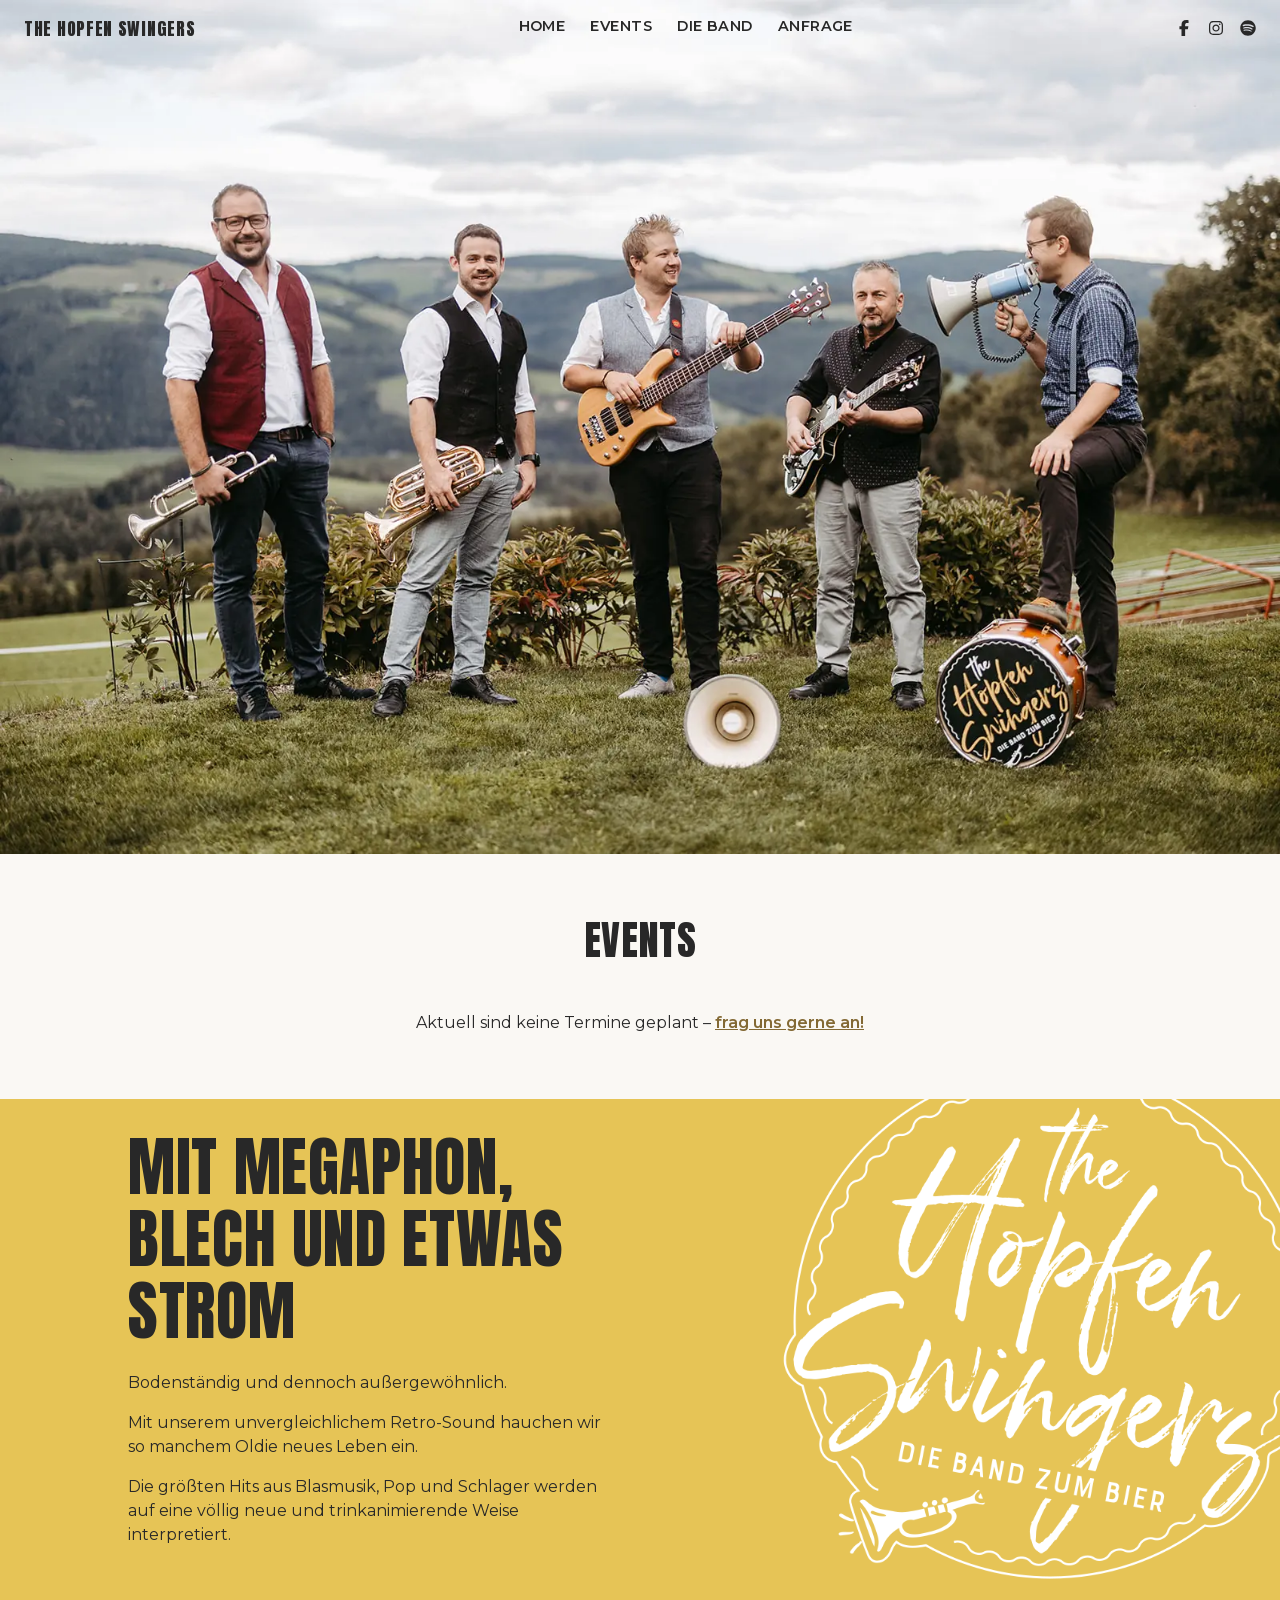
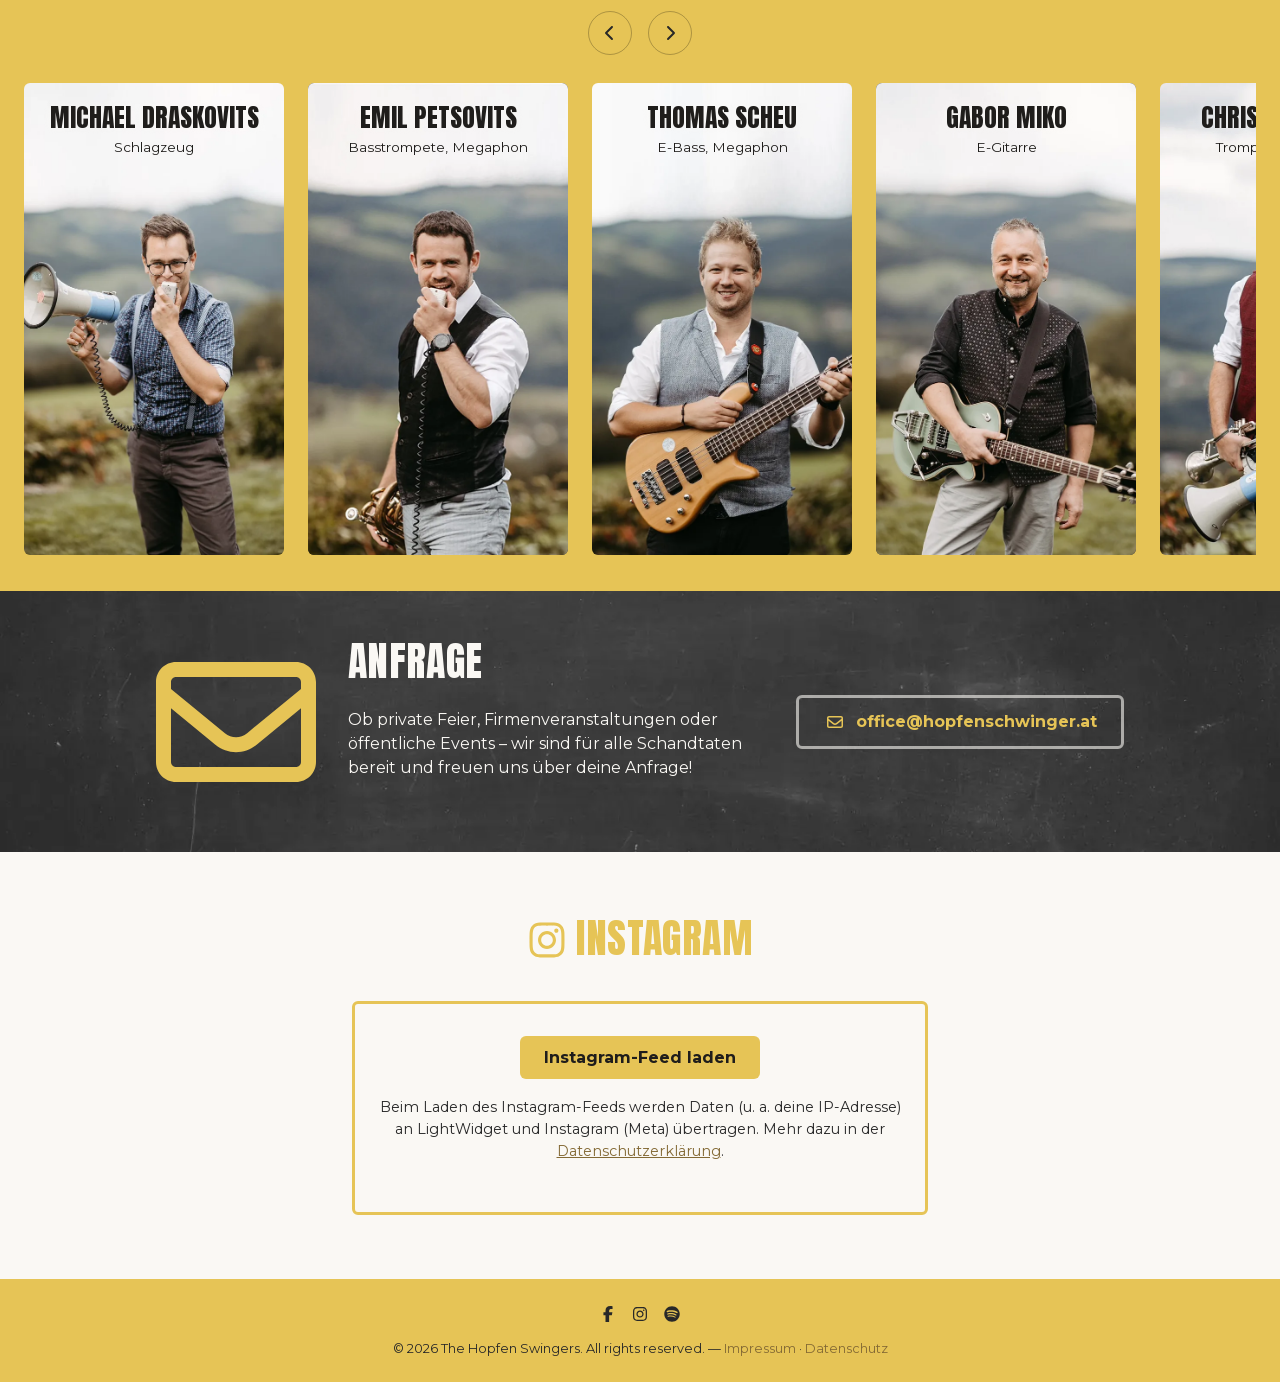
==== index.html @ 805b8308 "Merge branch 'hopfenswingers:main' into main" ====
<!DOCTYPE html>
<html lang="de">

<!--
Derived from Bulma Personal Template by Muhammad Ubaid Raza: https://mubaidr.js.org
Original at: https://github.com/BulmaTemplates/bulma-templates/blob/master/templates/personal.html
The source code is MIT-licensed: http://opensource.org/licenses/mit-license.php

Copyright (c) 2025 Muhammad Ubaid Raza

Permission is hereby granted, free of charge, to any person obtaining a copy of this software and associated documentation files (the "Software"), to deal in the Software without restriction, including without limitation the rights to use, copy, modify, merge, publish, distribute, sublicense, and/or sell copies of the Software, and to permit persons to whom the Software is furnished to do so, subject to the following conditions:

The above copyright notice and this permission notice shall be included in all copies or substantial portions of the Software.

THE SOFTWARE IS PROVIDED "AS IS", WITHOUT WARRANTY OF ANY KIND, EXPRESS OR IMPLIED, INCLUDING BUT NOT LIMITED TO THE WARRANTIES OF MERCHANTABILITY, FITNESS FOR A PARTICULAR PURPOSE AND NONINFRINGEMENT. IN NO EVENT SHALL THE AUTHORS OR COPYRIGHT HOLDERS BE LIABLE FOR ANY CLAIM, DAMAGES OR OTHER LIABILITY, WHETHER IN AN ACTION OF CONTRACT, TORT OR OTHERWISE, ARISING FROM, OUT OF OR IN CONNECTION WITH THE SOFTWARE OR THE USE OR OTHER DEALINGS IN THE SOFTWARE.
-->
<head>
  <meta charset="UTF-8">
  <meta name="viewport" content="width=device-width, initial-scale=1.0">
  <title>The Hopfen Swingers – Die Band zum Bier | Live-Band buchen</title>
  <meta name="description" content="Mit Megaphon, Blech und etwas Strom: The Hopfen Swingers bringen Blasmusik, Pop und Schlager im Retro-Sound auf Feiern und Events. Jetzt anfragen!">
  <link rel="canonical" href="https://hopfenschwinger.at/">
  <meta name="theme-color" content="#e6c456">

  <!-- Open Graph / Social-Media-Vorschau (WhatsApp, Facebook, iMessage, ...) -->
  <meta property="og:type" content="website">
  <meta property="og:site_name" content="The Hopfen Swingers">
  <meta property="og:locale" content="de_AT">
  <meta property="og:title" content="The Hopfen Swingers – Die Band zum Bier">
  <meta property="og:description" content="Mit Megaphon, Blech und etwas Strom: The Hopfen Swingers bringen Blasmusik, Pop und Schlager im Retro-Sound auf Feiern und Events. Jetzt anfragen!">
  <meta property="og:url" content="https://hopfenschwinger.at/">
  <meta property="og:image" content="https://hopfenschwinger.at/img/og-image.jpg">
  <meta property="og:image:type" content="image/jpeg">
  <meta property="og:image:width" content="1200">
  <meta property="og:image:height" content="630">
  <meta property="og:image:alt" content="The Hopfen Swingers – Gruppenfoto der Band">
  <meta name="twitter:card" content="summary_large_image">
  <meta name="twitter:image" content="https://hopfenschwinger.at/img/og-image.jpg">
  <meta name="twitter:image:alt" content="The Hopfen Swingers – Gruppenfoto der Band">

  <!-- Favicons -->
  <link rel="icon" href="./img/favicon.svg" type="image/svg+xml">
  <link rel="icon" href="./favicon.ico" sizes="48x48">
  <link rel="apple-touch-icon" href="./img/apple-touch-icon.png">

  <!-- Schriften liegen lokal unter /webfonts (kein Google-Aufruf) -->
  <link rel="preload" href="./webfonts/anton/Anton-Regular.woff2" as="font" type="font/woff2" crossorigin>
  <link rel="stylesheet" type="text/css" href="./css/bulma-1.0.4.css" />
  <link rel="stylesheet" type="text/css" href="./css/hopfen.css">

  <!-- Strukturierte Daten für Suchmaschinen -->
  <script type="application/ld+json">
  {
    "@context": "https://schema.org",
    "@type": "MusicGroup",
    "name": "The Hopfen Swingers",
    "alternateName": "Hopfenswingers",
    "slogan": "Die Band zum Bier",
    "url": "https://hopfenschwinger.at/",
    "description": "Blasmusik, Pop und Schlager im Retro-Sound – mit Megaphon, Blech und etwas Strom.",
    "sameAs": [
      "https://www.facebook.com/hopfenswingers",
      "https://www.instagram.com/hopfenswingers/",
      "https://open.spotify.com/intl-de/artist/105icnumTkyOhMHhoelHRZ"
    ]
  }
  </script>
</head>

<body>

  <!-- Icons: Font Awesome Free 6.7.2 (CC BY 4.0) – https://fontawesome.com/license/free -->
  <svg class="hopfen-icon-sprite" xmlns="http://www.w3.org/2000/svg" aria-hidden="true" focusable="false">
    <symbol id="icon-facebook" viewBox="0 0 320 512"><path d="M80 299.3V512H196V299.3h86.5l18-97.8H196V166.9c0-51.7 20.3-71.5 72.7-71.5c16.3 0 29.4 .4 37 1.2V7.9C291.4 4 256.4 0 236.2 0C129.3 0 80 50.5 80 159.4v42.1H14v97.8H80z"/></symbol>
    <symbol id="icon-instagram" viewBox="0 0 448 512"><path d="M224.1 141c-63.6 0-114.9 51.3-114.9 114.9s51.3 114.9 114.9 114.9S339 319.5 339 255.9 287.7 141 224.1 141zm0 189.6c-41.1 0-74.7-33.5-74.7-74.7s33.5-74.7 74.7-74.7 74.7 33.5 74.7 74.7-33.6 74.7-74.7 74.7zm146.4-194.3c0 14.9-12 26.8-26.8 26.8-14.9 0-26.8-12-26.8-26.8s12-26.8 26.8-26.8 26.8 12 26.8 26.8zm76.1 27.2c-1.7-35.9-9.9-67.7-36.2-93.9-26.2-26.2-58-34.4-93.9-36.2-37-2.1-147.9-2.1-184.9 0-35.8 1.7-67.6 9.9-93.9 36.1s-34.4 58-36.2 93.9c-2.1 37-2.1 147.9 0 184.9 1.7 35.9 9.9 67.7 36.2 93.9s58 34.4 93.9 36.2c37 2.1 147.9 2.1 184.9 0 35.9-1.7 67.7-9.9 93.9-36.2 26.2-26.2 34.4-58 36.2-93.9 2.1-37 2.1-147.8 0-184.8zM398.8 388c-7.8 19.6-22.9 34.7-42.6 42.6-29.5 11.7-99.5 9-132.1 9s-102.7 2.6-132.1-9c-19.6-7.8-34.7-22.9-42.6-42.6-11.7-29.5-9-99.5-9-132.1s-2.6-102.7 9-132.1c7.8-19.6 22.9-34.7 42.6-42.6 29.5-11.7 99.5-9 132.1-9s102.7-2.6 132.1 9c19.6 7.8 34.7 22.9 42.6 42.6 11.7 29.5 9 99.5 9 132.1s2.7 102.7-9 132.1z"/></symbol>
    <symbol id="icon-spotify" viewBox="0 0 496 512"><path d="M248 8C111.1 8 0 119.1 0 256s111.1 248 248 248 248-111.1 248-248S384.9 8 248 8zm100.7 364.9c-4.2 0-6.8-1.3-10.7-3.6-62.4-37.6-135-39.2-206.7-24.5-3.9 1-9 2.6-11.9 2.6-9.7 0-15.8-7.7-15.8-15.8 0-10.3 6.1-15.2 13.6-16.8 81.9-18.1 165.6-16.5 237 26.2 6.1 3.9 9.7 7.4 9.7 16.5s-7.1 15.4-15.2 15.4zm26.9-65.6c-5.2 0-8.7-2.3-12.3-4.2-62.5-37-155.7-51.9-238.6-29.4-4.8 1.3-7.4 2.6-11.9 2.6-10.7 0-19.4-8.7-19.4-19.4s5.2-17.8 15.5-20.7c27.8-7.8 56.2-13.6 97.8-13.6 64.9 0 127.6 16.1 177 45.5 8.1 4.8 11.3 11 11.3 19.7-.1 10.8-8.5 19.5-19.4 19.5zm31-76.2c-5.2 0-8.4-1.3-12.9-3.9-71.2-42.5-198.5-52.7-280.9-29.7-3.6 1-8.1 2.6-12.9 2.6-13.2 0-23.3-10.3-23.3-23.6 0-13.6 8.4-21.3 17.4-23.9 35.2-10.3 74.6-15.2 117.5-15.2 73 0 149.5 15.2 205.4 47.8 7.8 4.5 12.9 10.7 12.9 22.6 0 13.6-11 23.3-23.2 23.3z"/></symbol>
    <symbol id="icon-chevron-left" viewBox="0 0 320 512"><path d="M9.4 233.4c-12.5 12.5-12.5 32.8 0 45.3l192 192c12.5 12.5 32.8 12.5 45.3 0s12.5-32.8 0-45.3L77.3 256 246.6 86.6c12.5-12.5 12.5-32.8 0-45.3s-32.8-12.5-45.3 0l-192 192z"/></symbol>
    <symbol id="icon-chevron-right" viewBox="0 0 320 512"><path d="M310.6 233.4c12.5 12.5 12.5 32.8 0 45.3l-192 192c-12.5 12.5-32.8 12.5-45.3 0s-12.5-32.8 0-45.3L242.7 256 73.4 86.6c-12.5-12.5-12.5-32.8 0-45.3s32.8-12.5 45.3 0l192 192z"/></symbol>
    <symbol id="icon-envelope" viewBox="0 0 512 512"><path d="M64 112c-8.8 0-16 7.2-16 16l0 22.1L220.5 291.7c20.7 17 50.4 17 71.1 0L464 150.1l0-22.1c0-8.8-7.2-16-16-16L64 112zM48 212.2L48 384c0 8.8 7.2 16 16 16l384 0c8.8 0 16-7.2 16-16l0-171.8L322 328.8c-38.4 31.5-93.7 31.5-132 0L48 212.2zM0 128C0 92.7 28.7 64 64 64l384 0c35.3 0 64 28.7 64 64l0 256c0 35.3-28.7 64-64 64L64 448c-35.3 0-64-28.7-64-64L0 128z"/></symbol>
  </svg>

  <!-- Navigation -->
  <nav class="hopfen-nav" aria-label="Hauptnavigation">
    <a class="hopfen-nav-brand" href="#home">The Hopfen Swingers</a>

    <button class="hopfen-nav-burger" data-nav-burger aria-label="Menü öffnen" aria-expanded="false">
      <span></span><span></span><span></span>
    </button>

    <div class="hopfen-nav-links" data-nav-links>
      <a href="#home">Home</a>
      <a href="#events">Events</a>
      <a href="#ueber-uns">Die Band</a>
      <a href="#kontakt">Anfrage</a>
    </div>

    <div class="hopfen-nav-social">
      <a href="https://www.facebook.com/hopfenswingers" target="_blank" rel="noopener" aria-label="Facebook">
        <svg class="hopfen-icon" aria-hidden="true" focusable="false"><use href="#icon-facebook"/></svg>
      </a>
      <a href="https://www.instagram.com/hopfenswingers/" target="_blank" rel="noopener" aria-label="Instagram">
        <svg class="hopfen-icon" aria-hidden="true" focusable="false"><use href="#icon-instagram"/></svg>
      </a>
      <a href="https://open.spotify.com/intl-de/artist/105icnumTkyOhMHhoelHRZ?si=646ffadbe16d4e39" target="_blank" rel="noopener" aria-label="Spotify">
        <svg class="hopfen-icon" aria-hidden="true" focusable="false"><use href="#icon-spotify"/></svg>
      </a>
    </div>
  </nav>

  <!-- Hero: Gruppenfoto -->
  <section id="home" class="hopfen-hero">
    <h1 class="hopfen-visually-hidden">The Hopfen Swingers – Die Band zum Bier</h1>
    <div class="photo-placeholder">
      <picture>
        <source type="image/webp"
                srcset="./img/hero-800.webp 800w, ./img/hero-1200.webp 1200w, ./img/hero-1600.webp 1600w"
                sizes="100vw">
        <img src="./img/hero-1200.jpg"
             srcset="./img/hero-800.jpg 800w, ./img/hero-1200.jpg 1200w, ./img/hero-1600.jpg 1600w"
             sizes="100vw"
             alt="Gruppenfoto der fünf Musiker von The Hopfen Swingers mit ihren Instrumenten"
             width="1600" height="1067" fetchpriority="high" decoding="async">
      </picture>
    </div>
  </section>

  <!-- Events -->
  <section id="events" class="section hopfen-events">
    <div data-carousel>
      <div class="hopfen-carousel-header">
        <button class="hopfen-carousel-arrow" data-carousel-prev aria-label="Vorherige Events">
          <svg class="hopfen-icon" aria-hidden="true" focusable="false"><use href="#icon-chevron-left"/></svg>
        </button>

        <h2 class="title is-2">Events</h2>

        <button class="hopfen-carousel-arrow" data-carousel-next aria-label="Weitere Events">
          <svg class="hopfen-icon" aria-hidden="true" focusable="false"><use href="#icon-chevron-right"/></svg>
        </button>
      </div>

      <div class="hopfen-carousel-track" data-carousel-track
           tabindex="0" role="region" aria-label="Events – mit den Pfeiltasten scrollbar">
        <div class="event-card" data-date="2026-10-17">
          <div class="event-date">Sa,<br>17.10.2026</div>
          <div class="event-title">Herbstrot</div>
          <div class="event-location">Weingut Lang, Neckenmarkt</div>
        </div>
        <div class="event-card" data-date="2026-10-25">
          <div class="event-date">So,<br>25.10.2026</div>
          <div class="event-title">Sautanz</div>
          <div class="event-location">Weingut Pneisl, Deutschkreutz</div>
        </div>
         <div class="event-card" data-date="2026-10-26">
          <div class="event-date">Mo,<br>26.10.2026</div>
          <div class="event-title">Familienwandertag</div>
          <div class="event-location">Illmitz</div>
        </div>
      </div>
      <p class="hopfen-events-empty">Aktuell sind keine Termine geplant – <a href="#kontakt">frag uns gerne an!</a></p>
    </div>
  </section>

  <!-- Was spielen wir -->
  <section id="ueber-uns" class="section is-hopfen-yellow">
    <div class="columns is-gapless">
      <div class="column box hopfen-about is-hvcentered">
        <div class="content">
          <h2 class="title is-4">Mit Megaphon, Blech und etwas Strom</h2>

          <p>Bodenständig und dennoch außergewöhnlich.</p>

	  <p>Mit unserem unvergleichlichem Retro-Sound hauchen wir so manchem Oldie neues Leben ein.</p>

          <p>Die größten Hits aus Blasmusik, Pop und Schlager werden auf eine völlig neue und trinkanimierende Weise interpretiert.</p>
        </div>
      </div>
      <div class="column hopfen-photo-box">
        <figure class="image is-5by4">
         <img src="./img/Hopfenswingers_Emblem_weiß_transparent.png" alt="Emblem von The Hopfen Swingers – Die Band zum Bier" loading="lazy" decoding="async">
        </figure>
      </div>
    </div>
  </section>

  <!-- Bandmitglieder -->
  <section id="band" class="section hopfen-band is-hopfen-yellow" aria-label="Bandmitglieder">
    <div data-carousel>
      <div class="hopfen-carousel-header is-arrows-only">
        <button class="hopfen-carousel-arrow" data-carousel-prev aria-label="Vorheriges Bandmitglied">
          <svg class="hopfen-icon" aria-hidden="true" focusable="false"><use href="#icon-chevron-left"/></svg>
        </button>

        <button class="hopfen-carousel-arrow" data-carousel-next aria-label="Nächstes Bandmitglied">
          <svg class="hopfen-icon" aria-hidden="true" focusable="false"><use href="#icon-chevron-right"/></svg>
        </button>
      </div>

      <div class="hopfen-carousel-track" data-carousel-track
           tabindex="0" role="region" aria-label="Bandmitglieder – mit den Pfeiltasten scrollbar">
        <div class="member-card">
          <div class="member-card-photo photo-placeholder">
            <picture>
              <source type="image/webp" srcset="./img/Michael-600.webp">
              <img src="./img/Michael-600.jpg" alt="Porträt von Michael Draskovits" width="600" height="1091" loading="lazy" decoding="async">
            </picture>
          </div>
          <div class="member-card-info">
            <div class="member-name">Michael Draskovits</div>
            <div class="member-role">Schlagzeug</div>
          </div>
        </div>

        <div class="member-card is-dark">
          <div class="member-card-photo photo-placeholder is-dark-placeholder">
            <picture>
              <source type="image/webp" srcset="./img/Emil-600.webp">
              <img src="./img/Emil-600.jpg" alt="Porträt von Emil Petsovits" width="600" height="1091" loading="lazy" decoding="async">
            </picture>
          </div>
          <div class="member-card-info">
            <div class="member-name">Emil Petsovits</div>
            <div class="member-role">Basstrompete, Megaphon</div>
          </div>
        </div>

        <div class="member-card">
          <div class="member-card-photo photo-placeholder">
            <picture>
              <source type="image/webp" srcset="./img/Thomas-600.webp">
              <img src="./img/Thomas-600.jpg" alt="Porträt von Thomas Scheu" width="600" height="1091" loading="lazy" decoding="async">
            </picture>
          </div>
          <div class="member-card-info">
            <div class="member-name">Thomas Scheu</div>
            <div class="member-role">E-Bass, Megaphon</div>
          </div>
        </div>

        <div class="member-card is-dark">
          <div class="member-card-photo photo-placeholder is-dark-placeholder">
            <picture>
              <source type="image/webp" srcset="./img/Gabor-600.webp">
              <img src="./img/Gabor-600.jpg" alt="Porträt von Gabor Miko" width="600" height="1091" loading="lazy" decoding="async">
            </picture>
          </div>
          <div class="member-card-info">
            <div class="member-name">Gabor Miko</div>
            <div class="member-role">E-Gitarre</div>
          </div>
        </div>

        <div class="member-card">
          <div class="member-card-photo photo-placeholder">
            <picture>
              <source type="image/webp" srcset="./img/Christian-600.webp">
              <img src="./img/Christian-600.jpg" alt="Porträt von Christian Wieder" width="600" height="1091" loading="lazy" decoding="async">
            </picture>
          </div>
          <div class="member-card-info">
            <div class="member-name">Christian Wieder</div>
            <div class="member-role">Trompete, Megaphon</div>
          </div>
        </div>
      </div>
    </div>
  </section>

  <!-- Anfrage/Kontakt -->
  <section id="kontakt" class="section hopfen-kontakt">
    <div class="hopfen-kontakt-row">
      <div class="hopfen-kontakt-icon">
        <a href="mailto:office@hopfenschwinger.at" aria-label="E-Mail an office@hopfenschwinger.at senden">
          <svg class="hopfen-icon hopfen-icon-10x" aria-hidden="true" focusable="false"><use href="#icon-envelope"/></svg>
        </a>
      </div>
      <div class="content hopfen-kontakt-text">
        <h2 class="title is-2">Anfrage</h2>
        <p>Ob private Feier, Firmenveranstaltungen oder öffentliche Events – wir sind für alle Schandtaten bereit und freuen uns über deine Anfrage!</p>
      </div>
      <div class="hopfen-kontakt-button">
        <a class="hopfen-kontakt-mail" href="mailto:office@hopfenschwinger.at">
          <span class="icon"><svg class="hopfen-icon" aria-hidden="true" focusable="false"><use href="#icon-envelope"/></svg></span>
          office@hopfenschwinger.at
        </a>
      </div>
    </div>
  </section>

  <section id="insta" class="section hopfen-insta">
    <h2 class="title is-2">
      <svg class="hopfen-icon" aria-hidden="true" focusable="false"><use href="#icon-instagram"/></svg> Instagram
    </h2>

    <div class="hopfen-insta-embed" data-insta-embed data-src="https://lightwidget.com/widgets/23acbcbaa1845c998a394765cea79a33.html">
      <!-- Der Feed (LightWidget/Instagram) wird erst nach Klick geladen, siehe js/hopfen.js -->
      <div class="hopfen-insta-consent">
        <p>
	<button type="button" class="hopfen-insta-load" data-insta-load>Instagram-Feed laden</button>
	</p>
	<p>
          Beim Laden des Instagram-Feeds werden Daten (u. a. deine IP-Adresse) an LightWidget und
          Instagram (Meta) übertragen. Mehr dazu in der
          <a href="datenschutz.html#instagram">Datenschutzerklärung</a>.
        </p>        
      </div>
    </div>
  </section>

  <!-- Footer -->
  <footer class="hopfen-footer">
    <div class="content">
      <div class="hopfen-footer-social">
        <a href="https://www.facebook.com/hopfenswingers" target="_blank" rel="noopener" aria-label="Facebook">
        <svg class="hopfen-icon" aria-hidden="true" focusable="false"><use href="#icon-facebook"/></svg>
        </a>
        <a href="https://www.instagram.com/hopfenswingers/" target="_blank" rel="noopener" aria-label="Instagram">
        <svg class="hopfen-icon" aria-hidden="true" focusable="false"><use href="#icon-instagram"/></svg>
        </a>
        <a href="https://open.spotify.com/intl-de/artist/105icnumTkyOhMHhoelHRZ?si=646ffadbe16d4e39" target="_blank" rel="noopener" aria-label="Spotify">
        <svg class="hopfen-icon" aria-hidden="true" focusable="false"><use href="#icon-spotify"/></svg>
        </a>
      </div>
      <p>© 2026 The Hopfen Swingers. All rights reserved. — <a href="impressum.html">Impressum</a> · <a href="datenschutz.html">Datenschutz</a></p>
    </div>
  </footer>

  <script src="./js/hopfen.js"></script>

  <!-- Besucherstatistik (GoatCounter, cookiefrei) -->
  <script data-goatcounter="https://hopfenswingers.goatcounter.com/count"
          async src="https://gc.zgo.at/count.js"></script>
</body>

  <!-- Besucherstatistik (GoatCounter, cookiefrei) -->
  <script data-goatcounter="https://hopfenswingers.goatcounter.com/count"
          async src="https://gc.zgo.at/count.js"></script>
</body>

</html>
---- css/hopfen.css ----
/* ===== Fonts ===================================================== */
/* Anton für große Überschriften/Namen/Datum, Montserrat für Navigation
   & Fließtext. Beide liegen lokal unter /webfonts (kein Google-Aufruf).
   Dateien: Subset Latin + Latin-Ext, SIL Open Font License 1.1
   (Lizenztext jeweils als OFL.txt im selben Ordner). */

@font-face {
  font-family: 'Anton';
  src: url('../webfonts/anton/Anton-Regular.woff2') format('woff2');
  font-weight: 400;
  font-style: normal;
  font-display: swap;
}

@font-face {
  font-family: 'Montserrat';
  src: url('../webfonts/montserrat/Montserrat-Regular.woff2') format('woff2');
  font-weight: 400;
  font-style: normal;
  font-display: swap;
}

@font-face {
  font-family: 'Montserrat';
  src: url('../webfonts/montserrat/Montserrat-SemiBold.woff2') format('woff2');
  font-weight: 600;
  font-style: normal;
  font-display: swap;
}

@font-face {
  font-family: 'Montserrat';
  src: url('../webfonts/montserrat/Montserrat-Bold.woff2') format('woff2');
  font-weight: 700;
  font-style: normal;
  font-display: swap;
}

/* ===== Tokens ====================================================== */
@property --dark-text-color {
  syntax: "<color>";
  inherits: false;
  initial-value: rgb(40, 40, 40);
}

:root {
  --hopfen-yellow: rgb(230, 196, 86);
  --hopfen-yellow-deep: rgb(238, 190, 74);
  --hopfen-dark: rgb(31, 29, 27);
  --hopfen-dark-soft: rgb(46, 43, 40);
  --hopfen-cream: rgb(250, 248, 244);
  --hopfen-grey: rgb(226, 226, 224);
  --dark-text-color: rgb(40, 40, 40);
  --hopfen-radius: 0px;
}

html {
  scroll-behavior: smooth;
  color-scheme: light;
  overflow-x: hidden;
}

@media (prefers-reduced-motion: reduce) {
  html {
    scroll-behavior: auto;
  }
  * {
    animation-duration: 0.001ms !important;
    transition-duration: 0.001ms !important;
  }
}

body {
  margin: 0;
  overflow-x: hidden;
  color: var(--dark-text-color);
  background-color: var(--hopfen-cream);
  font-family: 'Montserrat', sans-serif;
  font-weight: 400;
}

.box {
  --bulma-box-radius: 0rem;
}

.is-hvcentered {
  display: flex;
  justify-content: center;
  align-items: center;
}

.is-hvcentered .content {
  text-align: center;
  width: 100%;
  margin: 2em;
}

.is-hopfen-yellow {
  background-color: var(--hopfen-yellow);
  color: var(--dark-text-color);
}

.is-hopfen-yellow .content .title {
  color: var(--dark-text-color);
}

.content a:link, .content a:visited {
  color: rgb(131, 105, 52);
}

.content .title, .hopfen-carousel-header .title, .hopfen-insta .title {
  text-transform: uppercase;
  font-family: 'Anton', sans-serif;
  font-weight: 400;
  letter-spacing: 0.01em;
}

a, button {
  outline-offset: 3px;
}
a:focus-visible, button:focus-visible {
  outline: 3px solid var(--hopfen-dark);
}

/* ===== Icons ======================================================== */
/* Inline-SVG-Sprite (siehe Anfang der HTML-Dateien) statt Font Awesome.
   Ersetzt die vier Icon-Fonts (~320 KB) durch wenige Kilobyte Markup. */
.hopfen-icon-sprite {
  position: absolute;
  width: 0;
  height: 0;
  overflow: hidden;
}
.hopfen-icon {
  width: 1em;
  height: 1em;
  display: inline-block;
  vertical-align: -0.125em;
  fill: currentColor;
  flex-shrink: 0;
}
/* entspricht Font Awesomes .fa-10x */
.hopfen-icon-10x {
  width: 10em;
  height: 10em;
  vertical-align: middle;
}
/* <picture> soll das Layout nicht beeinflussen */
.photo-placeholder picture,
.member-card-photo picture {
  display: contents;
}

/* ===== Platzhalter-Fotos =========================================== */
/* Diese Boxen ersetzen echte Fotos, bis ihr eigene Bilder einsetzt.
   Einfach durch <img src="./img/..."> ersetzen, sobald die Fotos da sind. */
.photo-placeholder {
  width: 100%;
  height: 100%;
  min-height: 220px;
  display: flex;
  flex-direction: column;
  gap: 0.5em;
  align-items: center;
  justify-content: center;
  background-image: repeating-linear-gradient(135deg, rgba(0,0,0,0.06) 0, rgba(0,0,0,0.06) 2px, transparent 2px, transparent 14px);
  background-color: var(--hopfen-grey);
  color: rgb(120, 118, 114);
  text-align: center;
  padding: 1em;
}
.photo-placeholder i {
  font-size: 2.2rem;
}
.photo-placeholder span {
  font-size: 0.85rem;
  font-family: 'Montserrat', sans-serif;
  text-transform: uppercase;
  letter-spacing: 0.03em;
}
.photo-placeholder.is-dark-placeholder {
  background-color: rgb(58, 55, 52);
  color: rgb(200, 197, 193);
}

/* ===== Navbar ======================================================= */
.hopfen-nav {
  display: flex;
  align-items: center;
  justify-content: space-between;
  gap: 1.5em;
  padding: 1em 1.5em;
  background-color: transparent;
  position: fixed;
  top: 0;
  left: 0;
  right: 0;
  z-index: 30;
}
.hopfen-nav-brand {
  font-family: 'Anton', sans-serif;
  font-weight: 400;
  text-transform: uppercase;
  letter-spacing: 0.04em;
  font-size: 1.1rem;
  color: var(--dark-text-color);
  white-space: nowrap;
}
.hopfen-nav-brand:hover {
  color: var(--dark-text-color);
}
.hopfen-nav-links {
  display: flex;
  gap: 1.75em;
  font-family: 'Montserrat', sans-serif;
  font-weight: 600;
  text-transform: uppercase;
  font-size: 0.9rem;
  letter-spacing: 0.03em;
}
.hopfen-nav-links a {
  color: var(--dark-text-color);
  padding-bottom: 2px;
  border-bottom: 2px solid transparent;
}
.hopfen-nav-links a:hover {
  border-bottom-color: var(--hopfen-yellow-deep);
}
.hopfen-nav-social {
  display: flex;
  align-items: center;
  gap: 1em;
}
.hopfen-nav-social a {
  color: var(--dark-text-color);
  font-size: 1rem;
}
.hopfen-nav-burger {
  display: none;
  background: none;
  border: none;
  cursor: pointer;
  padding: 0.4em;
}
.hopfen-nav-burger span {
  display: block;
  width: 22px;
  height: 2px;
  background: var(--dark-text-color);
  margin: 4px 0;
}

@media screen and (max-width: 768px) {
  .hopfen-nav-links {
    position: absolute;
    top: 100%;
    left: 0;
    right: 0;
    background: var(--hopfen-cream);
    flex-direction: column;
    gap: 0;
    display: none;
  }
  .hopfen-nav-links.is-open {
    display: flex;
  }
  .hopfen-nav-links a {
    padding: 1em 1.5em;
    border-bottom: 1px solid rgba(0,0,0,0.08);
  }
  .hopfen-nav-burger {
    display: block;
  }
}

/* ===== Hero ========================================================= */
.hopfen-hero {
  position: relative;
  background-color: var(--hopfen-cream);
  width: 100vw;
  margin-left: calc(50% - 50vw);
}
.hopfen-hero .photo-placeholder {
  display: block;
  min-height: 0;
  height: auto;
  padding: 0;
  background: none;
}
/* Fließende Bildhöhe für das Gruppenfoto (Original 1600×1067 = 3:2):
   - ab ca. 1000px Fensterbreite: natürliches 3:2, nichts wird beschnitten
   - darunter wird die Box stufenlos höher, das Foto (object-fit: cover)
     dadurch seitlich beschnitten: bei 390px Breite ca. 10 % je Seite
   Keine Mindesthöhe mehr → kein leerer Streifen mehr über/unter dem Foto
   und der Events-Bereich schließt immer direkt an. */
.hopfen-hero .photo-placeholder img {
  display: block;
  width: 100%;
  height: max(66.69vw, calc(56vw + 107px));
  object-fit: cover;
  object-position: center;
}

/* Für Suchmaschinen/Screenreader vorhanden, optisch aber unsichtbar (h1) */
.hopfen-visually-hidden {
  position: absolute;
  width: 1px;
  height: 1px;
  margin: -1px;
  padding: 0;
  overflow: hidden;
  clip: rect(0, 0, 0, 0);
  white-space: nowrap;
  border: 0;
}

/* ===== Karussell-Grundgerüst ========================================
   Wird für Events- und Band-Karussell genutzt: horizontal scrollbarer
   Track mit Scroll-Snap plus zwei Pfeil-Buttons, die per JS scrollen. */
.hopfen-carousel-header {
  display: flex;
  width: 100%;
  align-items: center;
  justify-content: center;
  gap: 1em;
  margin-bottom: var(--bulma-block-spacing);
}
.hopfen-carousel-header .hopfen-carousel-arrow {
  margin-bottom: var(--bulma-block-spacing);
}
.hopfen-carousel-header.is-arrows-only {
  margin-bottom: 0;
}
.hopfen-carousel-header .title {
  text-align: center;
  margin-bottom: var(--bulma-block-spacing);
}
.hopfen-carousel-track {
  display: flex;
  gap: 1.5em;
  overflow-x: auto;
  scroll-snap-type: x mandatory;
  scroll-behavior: smooth;
  flex: 1;
  padding: 0.25em;
  scrollbar-width: none;
  width: 100%;
  /* Zentriert den Inhalt, solange er in den sichtbaren Bereich passt.
     "safe" sorgt dafür, dass bei Überlauf (mehr Karten als Platz) trotzdem
     von links nach rechts gescrollt werden kann, statt Inhalt am Rand
     abzuschneiden. */
  justify-content: safe center;
}
.hopfen-carousel-track::-webkit-scrollbar {
  display: none;
}
/* Der Track ist per Tab erreichbar (tabindex="0"), damit sich die Karten
   auch ohne Maus mit den Pfeiltasten scrollen lassen. */
.hopfen-carousel-track:focus-visible {
  outline: 3px solid var(--hopfen-dark);
  outline-offset: 3px;
  border-radius: 2px;
}
/* Sanftes Scrollen nur, wenn keine Bewegungsreduktion gewünscht ist.
   Steht bewusst nach der Regel oben, sonst gewinnt deren "smooth". */
@media (prefers-reduced-motion: reduce) {
  .hopfen-carousel-track {
    scroll-behavior: auto;
  }
}
.hopfen-carousel-track > * {
  scroll-snap-align: start;
  flex: 0 0 auto;
}
.hopfen-carousel-arrow {
  flex-shrink: 0;
  width: 44px;
  height: 44px;
  border-radius: 50%;
  border: 1px solid rgba(0,0,0,0.25);
  background: transparent;
  color: var(--dark-text-color);
  cursor: pointer;
  display: flex;
  align-items: center;
  justify-content: center;
  transition: background-color 120ms ease;
}
.hopfen-carousel-arrow:hover {
  background-color: rgba(0,0,0,0.06);
}
.hopfen-carousel-arrow[disabled] {
  opacity: 0.3;
  cursor: default;
}
/* Pfeile komplett ausblenden, solange alle Karten ohne Scrollen Platz haben
   (wird in hopfen.js gesetzt). Bei Überlauf bleiben sie sichtbar und werden
   an den Enden nur grau. */
.hopfen-carousel-arrow.hopfen-arrow-hidden {
  display: none;
}
.hopfen-carousel-arrow.is-on-dark {
  border-color: rgba(255,255,255,0.4);
  color: var(--hopfen-cream);
}
.hopfen-carousel-arrow.is-on-dark:hover {
  background-color: rgba(255,255,255,0.1);
}

/* ===== Events ======================================================= */
.hopfen-events {
  background-color: var(--hopfen-cream);
  padding: 4em 1.5em;
}
.hopfen-events .hopfen-carousel-header .title {
  color: var(--dark-text-color);
}
.event-card {
  width: 220px;
  border: 3px solid var(--hopfen-yellow);
  border-radius: 6px;
  padding: 1.5em 1.25em;
  text-align: center;
  background: var(--hopfen-cream);
}
.event-card .event-date {
  font-family: 'Anton', sans-serif;
  font-weight: 400;
  text-transform: uppercase;
  font-size: 1.6rem;
  margin-bottom: 0.75em;
}
.event-card .event-title {
  font-family: 'Montserrat', sans-serif;
  font-weight: 600;
  margin-bottom: 0.25em;
}
.event-card .event-location {
  font-family: 'Montserrat', sans-serif;
  font-weight: 400;
  font-size: 0.85rem;
  color: rgb(110, 108, 104);
}
/* Jede zweite Karte (1., 3., 5., ...) ist gelb hervorgehoben. Weil vergangene
   Termine per JS komplett entfernt werden, bleibt der Wechsel automatisch
   sauber. ".is-highlighted" kann weiterhin manuell gesetzt werden. */
.event-card:nth-child(odd),
.event-card.is-highlighted {
  background: var(--hopfen-yellow);
  border-color: var(--hopfen-yellow-deep);
}

/* Leerzustand: erscheint, wenn alle Termine vergangen sind (siehe hopfen.js) */
.hopfen-events-empty {
  display: none;
  text-align: center;
  margin: 1em 0 0;
}
.hopfen-events-empty a:link,
.hopfen-events-empty a:visited {
  color: rgb(131, 105, 52);
  font-weight: 600;
  text-decoration: underline;
}
.hopfen-events .is-empty .hopfen-events-empty {
  display: block;
}
.hopfen-events .is-empty .hopfen-carousel-track,
.hopfen-events .is-empty .hopfen-carousel-arrow {
  display: none;
}

/* ===== Über-uns / Megaphon-Sektion ================================= */
/* Bulmas Standard-".section"-Padding hier auf 0, damit Bild-Spalte
   wirklich bis an Fensterrand & an den Events-Bereich heranreicht.
   Der Text bekommt sein Padding stattdessen selbst (siehe .hopfen-about). */
#ueber-uns.section {
  padding: 0;
}
#ueber-uns .columns {
  gap: 0;
  margin: 0;
}
#ueber-uns .column {
  padding: 0;
  margin: 0;
}
.hopfen-about .content {
  max-width: 30em;
  text-align: left;
}
.hopfen-about .content .title {
  color: var(--dark-text-color);
  font-size: clamp(3rem, 5vw, 4.6rem);
}
.hopfen-about {
  margin: 0;
  box-shadow: none;
  background-color: var(--hopfen-yellow);
  color: var(--dark-text-color);
  justify-content: flex-end;
  padding: 7em 3em 4em 9em;
}
.hopfen-about-emblem {
  width: 100%;
  max-width: 320px;
  margin: 0 auto;
}
.hopfen-photo-box {
  position: relative;
}
.hopfen-photo-box .image {
  position: absolute;
  inset: 0;
  box-shadow: none;
  background-color: var(--hopfen-yellow);
  width: 100%;
  height: 100%;
}
.hopfen-photo-box .image img {
  position: absolute;
  inset: 0;
  width: 100%;
  height: 100%;
  object-fit: contain;
  object-position: top right;
  padding: 0 0 0 0;
}
.hopfen-photo-box .image .photo-placeholder {
  object-fit: cover;
}
@media screen and (max-width: 768px) {
  /* .columns wird hier zwingend als Flex-Container mit umgekehrter
     Reihenfolge erzwungen. Nur "order" auf der Spalte reicht nicht,
     falls Bulma .columns bei schmaler Ansicht selbst auf
     "display:block" umschaltet (dann hat "order" keine Wirkung mehr,
     und es zählt wieder die HTML-Reihenfolge: Text vor Bild). */
  #ueber-uns .columns {
    display: flex;
    flex-direction: column-reverse;
  }
  .hopfen-photo-box {
    aspect-ratio: 4 / 3;
    min-height: 220px;
  }
  .hopfen-about {
    padding: 4em 1.5em 2.5em 1.5em;
  }
}

/* ===== Band-Karussell ================================================ */
.hopfen-band {
  padding: 2em 1.5em;
}
.hopfen-band .hopfen-carousel-header .title {
  color: var(--dark-text-color);
}
.member-card {
  width: 260px;
  position: relative;
  border-radius: 6px;
  overflow: hidden;
  aspect-ratio: 11 / 20;
}
.member-card-photo {
  position: absolute;
  inset: 0;
  width: 100%;
  height: 100%;
}
.member-card-photo img {
  position: absolute;
  inset: 0;
  width: 100%;
  height: 100%;
  object-fit: cover;
  display: block;
}
/* Sobald ein echtes Foto drinsteckt, sollen Padding & gestreifter
   Platzhalter-Hintergrund weg sein, damit das Foto bis zum Rand reicht.
   Karten ohne Foto (nur Icon+Text) behalten ihren Platzhalter-Look. */
.member-card-photo:has(img) {
  padding: 0;
  gap: 0;
  background: none;
}
.member-card-info {
  position: absolute;
  top: 0;
  left: 0;
  right: 0;
  padding: 1.25em;
  background: transparent;
  color: var(--hopfen-dark);
  text-align: center;
}
.member-card-info .member-name {
  font-family: 'Anton', sans-serif;
  font-weight: 400;
  text-transform: uppercase;
  font-size: 1.6rem;
  line-height: 1.15;
  color: var(--hopfen-dark);
  text-shadow: 0 0 8px rgba(250, 248, 244, 0.7);
}
.member-card-info .member-role {
  font-family: 'Montserrat', sans-serif;
  font-weight: 400;
  font-size: 0.85rem;
  color: var(--hopfen-dark);
  margin-top: 0.35em;
  text-shadow: 0 0 8px rgba(250, 248, 244, 0.7);
}

/* ===== Anfrage / Kontakt ============================================ */
.hopfen-kontakt {
  background-color: rgb(42, 42, 40);
  background-image: url(../img/Hintergrund_Kreide-1600.jpg);
  background-image: image-set(
    url(../img/Hintergrund_Kreide-1600.webp) type("image/webp"),
    url(../img/Hintergrund_Kreide-1600.jpg) type("image/jpeg")
  );
  background-size: cover;
  background-position: center;
  background-repeat: no-repeat;
  color: var(--hopfen-cream);
}
.hopfen-kontakt-row {
  display: flex;
  align-items: center;
  justify-content: center;
  flex-wrap: wrap;
  gap: 2em;
}
.hopfen-kontakt-text {
  max-width: 26em;
}
.hopfen-kontakt-text .title {
  margin-top: 0;
}
.hopfen-kontakt-text p:last-child {
  margin-bottom: 0;
}
.hopfen-kontakt-button {
  flex-shrink: 0;
}
@media screen and (max-width: 768px) {
  .hopfen-kontakt-text {
    text-align: center;
  }
}
.hopfen-kontakt .title {
  color: var(--hopfen-cream);
}
.hopfen-kontakt a:link,
.hopfen-kontakt a:visited {
  color: var(--hopfen-yellow);
}
.hopfen-kontakt-mail {
  display: inline-flex;
  align-items: center;
  gap: 0.6em;
  font-weight: 700;
  border: 3px solid rgba(250, 248, 244, 0.6);
  border-radius: 6px;
  padding: 0.75em 1.5em;
}
.hopfen-kontakt-mail:hover {
  background: rgba(255,255,255,0.08);
}

/* ===== Instagram ===================================================== */
.hopfen-insta {
  background-color: var(--hopfen-cream);
  padding: 4em 1.5em;
  text-align: center;
}
.hopfen-insta .title {
  color: var(--hopfen-yellow);
  margin-bottom: 1em;
}
.hopfen-insta-embed {
  max-width: 960px;
  margin: 0 auto;
}
.hopfen-insta-embed .lightwidget-widget {
  width: 100%;
  border: 0;
  overflow: hidden;
}

/* Hinweis + Button, solange der Instagram-Feed noch nicht geladen wurde */
.hopfen-insta-consent {
  max-width: 36em;
  margin: 0 auto;
  padding: 2em 1.5em;
  border: 3px solid var(--hopfen-yellow);
  border-radius: 6px;
  background: var(--hopfen-cream);
}
.hopfen-insta-consent p {
  margin: 0 0 1.25em;
  font-size: 0.9rem;
}
.hopfen-insta-consent a:link,
.hopfen-insta-consent a:visited {
  color: rgb(131, 105, 52);
  text-decoration: underline;
}
.hopfen-insta-load {
  font-family: 'Montserrat', sans-serif;
  font-weight: 700;
  font-size: 1rem;
  color: var(--hopfen-dark);
  background: var(--hopfen-yellow);
  border: 0;
  border-radius: 6px;
  padding: 0.75em 1.5em;
  cursor: pointer;
}
.hopfen-insta-load:hover {
  background: var(--hopfen-yellow-deep);
}

@media screen and (max-width: 768px) {
  /* Hinweisbox kompakter, damit sie nicht höher ist als der geladene Feed */
  .hopfen-insta-consent {
    padding: 1.25em 1em;
  }
  .hopfen-insta-consent p {
    font-size: 0.8rem;
    margin-bottom: 1em;
  }
  /* Geladener Feed: bis an den Bildschirmrand, 2,5× so breit wie der Bildschirm
     und seitlich wischbar → die Bilder werden dadurch deutlich größer */
  .hopfen-insta-embed.is-loaded {
    margin: 0 -1.5em;
    overflow-x: auto;
    -webkit-overflow-scrolling: touch;
    scrollbar-width: none;
  }
  .hopfen-insta-embed.is-loaded::-webkit-scrollbar {
    display: none;
  }
  .hopfen-insta-embed.is-loaded .lightwidget-widget {
    display: block;
    width: 250%;
    max-width: none;
  }
}

/* ===== Footer ======================================================== */
.hopfen-footer {
  background: var(--hopfen-yellow);
  padding: 1.5em;
  text-align: center;
}
.hopfen-footer .content {
  display: flex;
  flex-direction: column;
  align-items: center;
  gap: 0.75em;
}
.hopfen-footer-social {
  display: flex;
  gap: 1em;
}
.hopfen-footer-social a:link,
.hopfen-footer-social a:visited {
  color: var(--dark-text-color);
}
.hopfen-footer p {
  font-family: 'Montserrat', sans-serif;
  font-weight: 400;
  font-size: 0.8rem;
  margin: 0;
}

/* ===== Impressum ===================================================== */
/* Die fixe Navbar hat keinen eigenen Hintergrund (sie liegt auf der
   Startseite über dem Gruppenfoto) – hier braucht es daher genug
   Abstand oben, damit der Inhalt nicht darunter verschwindet. */
.hopfen-impressum {
  padding: 9em 1.5em 4em;
  max-width: 40em;
  margin: 0 auto;
}
.hopfen-impressum .title,
.hopfen-impressum p strong {
  color: var(--hopfen-dark);
}

/* Lange Ein-Wort-Überschriften (z. B. „Datenschutzerklärung“) passen auf
   schmalen Displays nicht in 2.5rem. Statt mitten im Wort umzubrechen
   (Bulmas Standard: word-break: break-word), wird die Schriftgröße fließend
   verkleinert; erst wenn es gar nicht reicht, wird korrekt silbengetrennt. */
.hopfen-impressum .hopfen-long-title {
  font-size: clamp(1.6rem, 8.2vw, 2.5rem);
  word-break: normal;
  hyphens: auto;
}

/* ===== 404-Seite ==================================================== */
/* Gleiche Grundidee wie Impressum: Abstand für die fixe Navbar, zentriert,
   begrenzte Lesebreite. Die große „404“ ist rein dekorativ (aria-hidden). */
.hopfen-404 {
  padding: 9em 1.5em 5em;
  max-width: 36em;
  margin: 0 auto;
  text-align: center;
}
/* Footer an den unteren Rand, auch wenn der Inhalt kurz ist */
body.hopfen-404-page {
  min-height: 100vh;
  min-height: 100svh;
  display: flex;
  flex-direction: column;
}
body.hopfen-404-page .hopfen-404 {
  flex: 1;
}
.hopfen-404-code {
  font-family: 'Anton', sans-serif;
  font-size: clamp(4.5rem, 20vw, 8rem);
  line-height: 0.9;
  margin: 0 0 0.1em;
  color: var(--hopfen-dark);
}
.hopfen-404 .title {
  color: var(--hopfen-dark);
}
.hopfen-404 .content {
  margin: 1.5em 0;
}
.hopfen-404-links {
  display: flex;
  flex-wrap: wrap;
  gap: 0.75em;
  justify-content: center;
  margin: 0;
}
.hopfen-404-links a {
  display: inline-block;
  padding: 0.7em 1.3em;
  border: 3px solid var(--hopfen-dark);
  border-radius: 6px;
  color: var(--hopfen-dark);
  font-weight: 700;
  transition: background-color 120ms ease, color 120ms ease;
}
.hopfen-404-links a:hover,
.hopfen-404-links a:focus-visible {
  background-color: var(--hopfen-dark);
  color: var(--hopfen-cream);
  text-decoration: none;
}
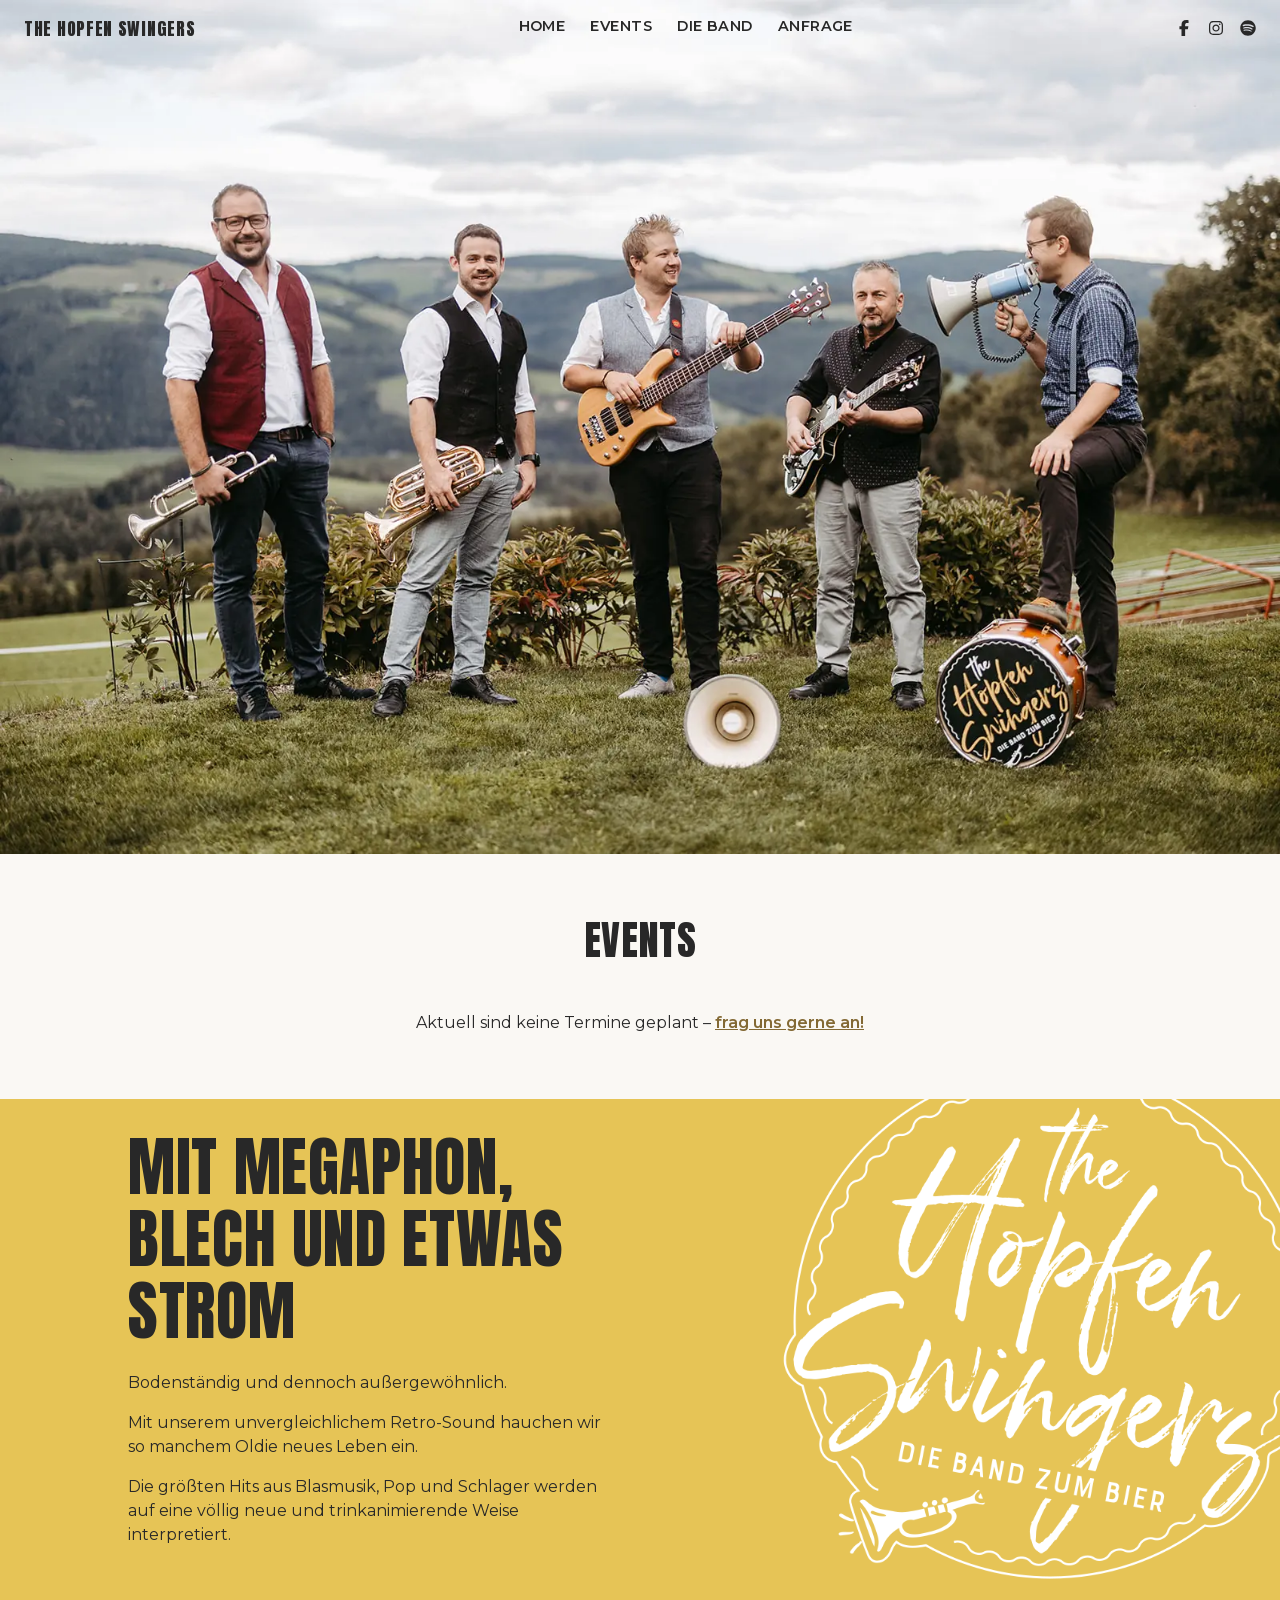
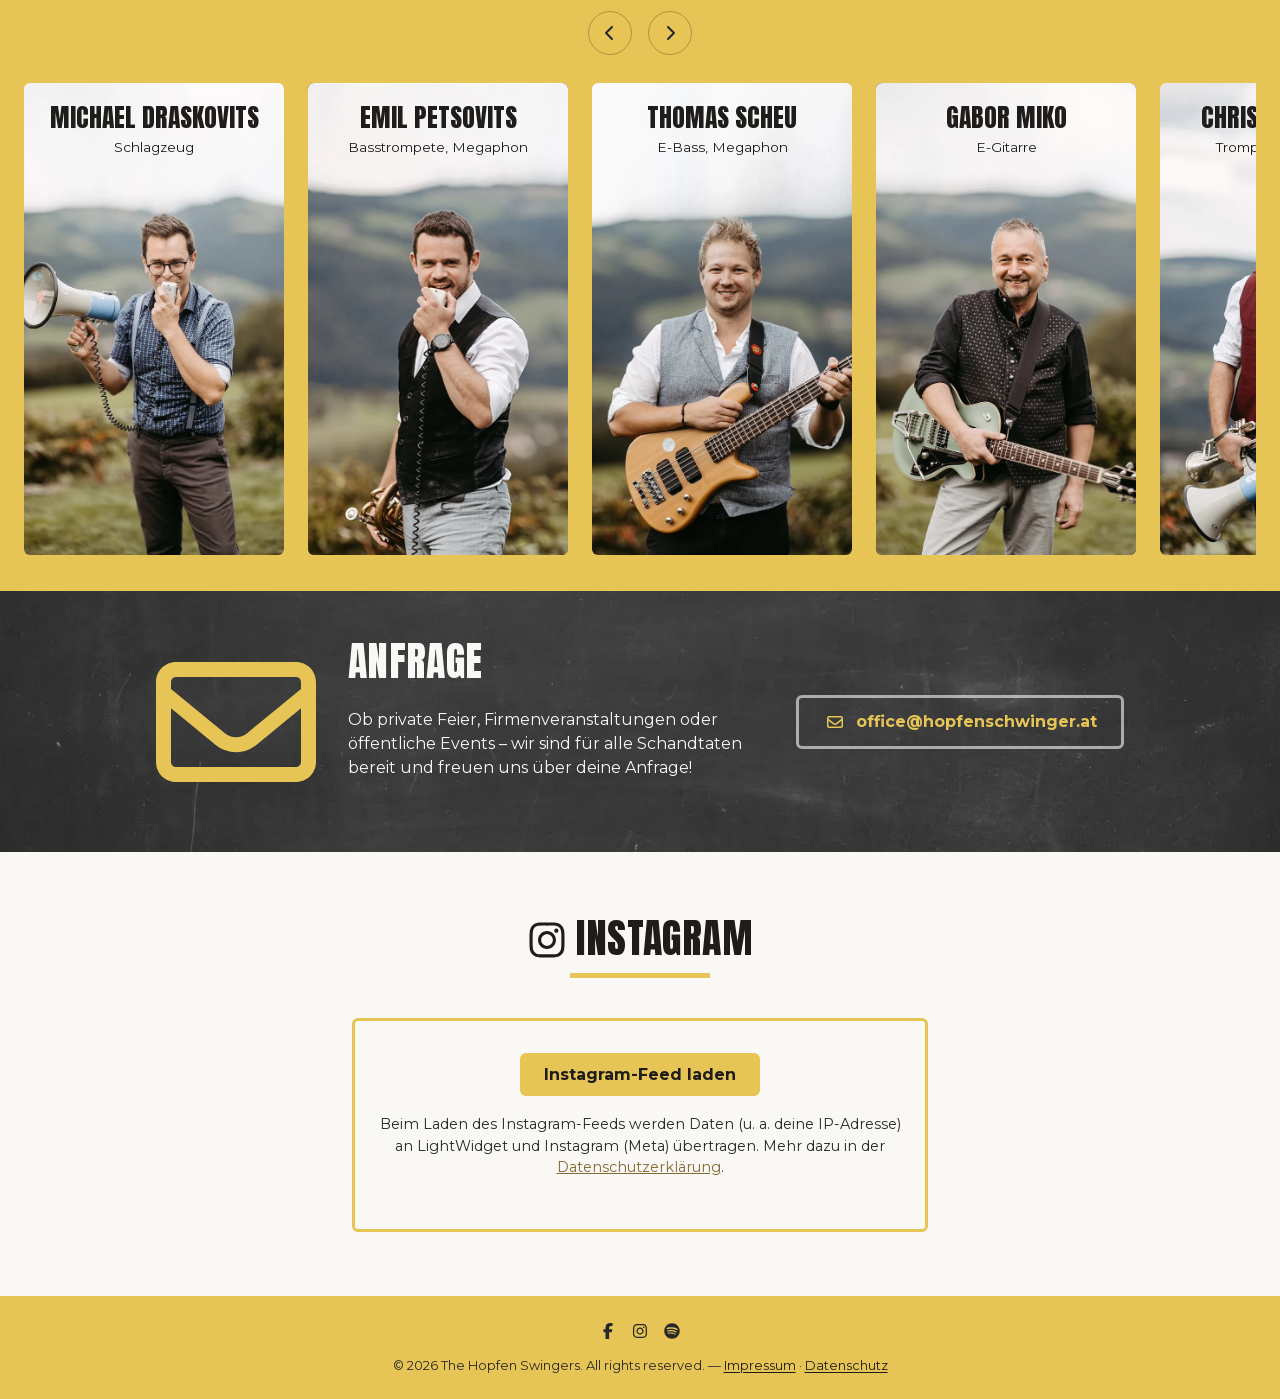
==== commit 8d7bdbb1: "Struktur und Kontraste: main-Landmark, Sprungmarke, lesbare Links - <main id="inhalt"> auf allen Sei" ====
--- a/index.html
+++ b/index.html
@@ -38,10 +38,11 @@
   <meta name="twitter:image" content="https://hopfenschwinger.at/img/og-image.jpg">
   <meta name="twitter:image:alt" content="The Hopfen Swingers – Gruppenfoto der Band">
 
-  <!-- Favicons -->
-  <link rel="icon" href="./img/favicon.svg" type="image/svg+xml">
-  <link rel="icon" href="./favicon.ico" sizes="48x48">
-  <link rel="apple-touch-icon" href="./img/apple-touch-icon.png">
+  <!-- Favicons (Markenzeichen als Münze; liegt unter /img/icons/) -->
+  <link rel="icon" href="./img/icons/favicon.svg" type="image/svg+xml" sizes="any">
+  <link rel="icon" href="./img/icons/favicon-32.png" type="image/png" sizes="32x32">
+  <link rel="icon" href="./img/icons/favicon.ico" sizes="16x16 32x32 48x48">
+  <link rel="apple-touch-icon" href="./img/icons/apple-touch-icon.png">
 
   <!-- Schriften liegen lokal unter /webfonts (kein Google-Aufruf) -->
   <link rel="preload" href="./webfonts/anton/Anton-Regular.woff2" as="font" type="font/woff2" crossorigin>
@@ -68,6 +69,7 @@
 </head>
 
 <body>
+  <a class="hopfen-skip" href="#inhalt">Zum Inhalt springen</a>
 
   <!-- Icons: Font Awesome Free 6.7.2 (CC BY 4.0) – https://fontawesome.com/license/free -->
   <svg class="hopfen-icon-sprite" xmlns="http://www.w3.org/2000/svg" aria-hidden="true" focusable="false">
@@ -83,11 +85,11 @@
   <nav class="hopfen-nav" aria-label="Hauptnavigation">
     <a class="hopfen-nav-brand" href="#home">The Hopfen Swingers</a>
 
-    <button class="hopfen-nav-burger" data-nav-burger aria-label="Menü öffnen" aria-expanded="false">
+    <button class="hopfen-nav-burger" data-nav-burger aria-label="Menü öffnen" aria-expanded="false" aria-controls="hopfen-menu">
       <span></span><span></span><span></span>
     </button>
 
-    <div class="hopfen-nav-links" data-nav-links>
+    <div class="hopfen-nav-links" id="hopfen-menu" data-nav-links>
       <a href="#home">Home</a>
       <a href="#events">Events</a>
       <a href="#ueber-uns">Die Band</a>
@@ -107,205 +109,214 @@
     </div>
   </nav>
 
-  <!-- Hero: Gruppenfoto -->
-  <section id="home" class="hopfen-hero">
-    <h1 class="hopfen-visually-hidden">The Hopfen Swingers – Die Band zum Bier</h1>
-    <div class="photo-placeholder">
-      <picture>
-        <source type="image/webp"
-                srcset="./img/hero-800.webp 800w, ./img/hero-1200.webp 1200w, ./img/hero-1600.webp 1600w"
-                sizes="100vw">
-        <img src="./img/hero-1200.jpg"
-             srcset="./img/hero-800.jpg 800w, ./img/hero-1200.jpg 1200w, ./img/hero-1600.jpg 1600w"
-             sizes="100vw"
-             alt="Gruppenfoto der fünf Musiker von The Hopfen Swingers mit ihren Instrumenten"
-             width="1600" height="1067" fetchpriority="high" decoding="async">
-      </picture>
-    </div>
-  </section>
-
-  <!-- Events -->
-  <section id="events" class="section hopfen-events">
-    <div data-carousel>
-      <div class="hopfen-carousel-header">
-        <button class="hopfen-carousel-arrow" data-carousel-prev aria-label="Vorherige Events">
-          <svg class="hopfen-icon" aria-hidden="true" focusable="false"><use href="#icon-chevron-left"/></svg>
-        </button>
-
-        <h2 class="title is-2">Events</h2>
-
-        <button class="hopfen-carousel-arrow" data-carousel-next aria-label="Weitere Events">
-          <svg class="hopfen-icon" aria-hidden="true" focusable="false"><use href="#icon-chevron-right"/></svg>
-        </button>
-      </div>
-
-      <div class="hopfen-carousel-track" data-carousel-track
-           tabindex="0" role="region" aria-label="Events – mit den Pfeiltasten scrollbar">
-        <div class="event-card" data-date="2026-10-17">
-          <div class="event-date">Sa,<br>17.10.2026</div>
-          <div class="event-title">Herbstrot</div>
-          <div class="event-location">Weingut Lang, Neckenmarkt</div>
-        </div>
-        <div class="event-card" data-date="2026-10-25">
-          <div class="event-date">So,<br>25.10.2026</div>
-          <div class="event-title">Sautanz</div>
-          <div class="event-location">Weingut Pneisl, Deutschkreutz</div>
-        </div>
-         <div class="event-card" data-date="2026-10-26">
-          <div class="event-date">Mo,<br>26.10.2026</div>
-          <div class="event-title">Familienwandertag</div>
-          <div class="event-location">Illmitz</div>
-        </div>
-      </div>
-      <p class="hopfen-events-empty">Aktuell sind keine Termine geplant – <a href="#kontakt">frag uns gerne an!</a></p>
-    </div>
-  </section>
-
-  <!-- Was spielen wir -->
-  <section id="ueber-uns" class="section is-hopfen-yellow">
-    <div class="columns is-gapless">
-      <div class="column box hopfen-about is-hvcentered">
-        <div class="content">
-          <h2 class="title is-4">Mit Megaphon, Blech und etwas Strom</h2>
-
-          <p>Bodenständig und dennoch außergewöhnlich.</p>
-
-	  <p>Mit unserem unvergleichlichem Retro-Sound hauchen wir so manchem Oldie neues Leben ein.</p>
-
-          <p>Die größten Hits aus Blasmusik, Pop und Schlager werden auf eine völlig neue und trinkanimierende Weise interpretiert.</p>
-        </div>
-      </div>
-      <div class="column hopfen-photo-box">
-        <figure class="image is-5by4">
-         <img src="./img/Hopfenswingers_Emblem_weiß_transparent.png" alt="Emblem von The Hopfen Swingers – Die Band zum Bier" loading="lazy" decoding="async">
-        </figure>
-      </div>
-    </div>
-  </section>
-
-  <!-- Bandmitglieder -->
-  <section id="band" class="section hopfen-band is-hopfen-yellow" aria-label="Bandmitglieder">
-    <div data-carousel>
-      <div class="hopfen-carousel-header is-arrows-only">
-        <button class="hopfen-carousel-arrow" data-carousel-prev aria-label="Vorheriges Bandmitglied">
-          <svg class="hopfen-icon" aria-hidden="true" focusable="false"><use href="#icon-chevron-left"/></svg>
-        </button>
-
-        <button class="hopfen-carousel-arrow" data-carousel-next aria-label="Nächstes Bandmitglied">
-          <svg class="hopfen-icon" aria-hidden="true" focusable="false"><use href="#icon-chevron-right"/></svg>
-        </button>
-      </div>
-
-      <div class="hopfen-carousel-track" data-carousel-track
-           tabindex="0" role="region" aria-label="Bandmitglieder – mit den Pfeiltasten scrollbar">
-        <div class="member-card">
-          <div class="member-card-photo photo-placeholder">
+  <main id="inhalt">
+    <!-- Hero: Gruppenfoto -->
+    <section id="home" class="hopfen-hero">
+      <h1 class="hopfen-visually-hidden">The Hopfen Swingers – Die Band zum Bier</h1>
+      <div class="photo-placeholder">
+        <picture>
+          <source type="image/webp"
+                  srcset="./img/hero-800.webp 800w, ./img/hero-1200.webp 1200w, ./img/hero-1600.webp 1600w"
+                  sizes="100vw">
+          <img src="./img/hero-1200.jpg"
+               srcset="./img/hero-800.jpg 800w, ./img/hero-1200.jpg 1200w, ./img/hero-1600.jpg 1600w"
+               sizes="100vw"
+               alt="Gruppenfoto der fünf Musiker von The Hopfen Swingers mit ihren Instrumenten"
+               width="1600" height="1067" fetchpriority="high" decoding="async">
+        </picture>
+      </div>
+    </section>
+
+    <!-- Events -->
+    <section id="events" class="section hopfen-events">
+      <div data-carousel>
+        <div class="hopfen-carousel-header">
+          <button class="hopfen-carousel-arrow" data-carousel-prev aria-label="Vorherige Events">
+            <svg class="hopfen-icon" aria-hidden="true" focusable="false"><use href="#icon-chevron-left"/></svg>
+          </button>
+
+          <h2 class="title is-2">Events</h2>
+
+          <button class="hopfen-carousel-arrow" data-carousel-next aria-label="Weitere Events">
+            <svg class="hopfen-icon" aria-hidden="true" focusable="false"><use href="#icon-chevron-right"/></svg>
+          </button>
+        </div>
+
+        <!-- Terminkarte = ein <div class="event-card" data-date="JJJJ-MM-TT">; für
+             mehrtägige Termine zusätzlich data-end="JJJJ-MM-TT". Vergangene Karten
+             entfernt js/hopfen.js beim Laden, die gelbe Hervorhebung wechselt
+             automatisch (nth-child(odd)). Neue Termine also einfach einsortieren. -->
+        <div class="hopfen-carousel-track" data-carousel-track
+             tabindex="0" role="region" aria-label="Events – mit den Pfeiltasten scrollbar">
+          <div class="event-card" data-date="2026-10-17">
+            <div class="event-date">Sa,<br>17.10.2026</div>
+            <div class="event-title">Herbstrot</div>
+            <div class="event-location">Weingut Lang, Neckenmarkt</div>
+          </div>
+          <div class="event-card" data-date="2026-10-25">
+            <div class="event-date">So,<br>25.10.2026</div>
+            <div class="event-title">Sautanz</div>
+            <div class="event-location">Weingut Pneisl, Deutschkreutz</div>
+          </div>
+           <div class="event-card" data-date="2026-10-26">
+            <div class="event-date">Mo,<br>26.10.2026</div>
+            <div class="event-title">Familienwandertag</div>
+            <div class="event-location">Illmitz</div>
+          </div>
+        </div>
+        <p class="hopfen-events-empty">Aktuell sind keine Termine geplant – <a href="#kontakt">frag uns gerne an!</a></p>
+      </div>
+    </section>
+
+    <!-- Was spielen wir -->
+    <section id="ueber-uns" class="section is-hopfen-yellow">
+      <div class="columns is-gapless">
+        <div class="column box hopfen-about is-hvcentered">
+          <div class="content">
+            <h2 class="title is-4">Mit Megaphon, Blech und etwas Strom</h2>
+
+            <p>Bodenständig und dennoch außergewöhnlich.</p>
+
+  	  <p>Mit unserem unvergleichlichem Retro-Sound hauchen wir so manchem Oldie neues Leben ein.</p>
+
+            <p>Die größten Hits aus Blasmusik, Pop und Schlager werden auf eine völlig neue und trinkanimierende Weise interpretiert.</p>
+          </div>
+        </div>
+        <div class="column hopfen-photo-box">
+          <figure class="image is-5by4">
             <picture>
-              <source type="image/webp" srcset="./img/Michael-600.webp">
-              <img src="./img/Michael-600.jpg" alt="Porträt von Michael Draskovits" width="600" height="1091" loading="lazy" decoding="async">
+              <source type="image/webp" srcset="./img/Hopfenswingers_Emblem_weiß_transparent.webp">
+              <img src="./img/Hopfenswingers_Emblem_weiß_transparent.png" alt="Emblem von The Hopfen Swingers – Die Band zum Bier" width="694" height="637" loading="lazy" decoding="async">
             </picture>
-          </div>
-          <div class="member-card-info">
-            <div class="member-name">Michael Draskovits</div>
-            <div class="member-role">Schlagzeug</div>
-          </div>
-        </div>
-
-        <div class="member-card is-dark">
-          <div class="member-card-photo photo-placeholder is-dark-placeholder">
-            <picture>
-              <source type="image/webp" srcset="./img/Emil-600.webp">
-              <img src="./img/Emil-600.jpg" alt="Porträt von Emil Petsovits" width="600" height="1091" loading="lazy" decoding="async">
-            </picture>
-          </div>
-          <div class="member-card-info">
-            <div class="member-name">Emil Petsovits</div>
-            <div class="member-role">Basstrompete, Megaphon</div>
-          </div>
-        </div>
-
-        <div class="member-card">
-          <div class="member-card-photo photo-placeholder">
-            <picture>
-              <source type="image/webp" srcset="./img/Thomas-600.webp">
-              <img src="./img/Thomas-600.jpg" alt="Porträt von Thomas Scheu" width="600" height="1091" loading="lazy" decoding="async">
-            </picture>
-          </div>
-          <div class="member-card-info">
-            <div class="member-name">Thomas Scheu</div>
-            <div class="member-role">E-Bass, Megaphon</div>
-          </div>
-        </div>
-
-        <div class="member-card is-dark">
-          <div class="member-card-photo photo-placeholder is-dark-placeholder">
-            <picture>
-              <source type="image/webp" srcset="./img/Gabor-600.webp">
-              <img src="./img/Gabor-600.jpg" alt="Porträt von Gabor Miko" width="600" height="1091" loading="lazy" decoding="async">
-            </picture>
-          </div>
-          <div class="member-card-info">
-            <div class="member-name">Gabor Miko</div>
-            <div class="member-role">E-Gitarre</div>
-          </div>
-        </div>
-
-        <div class="member-card">
-          <div class="member-card-photo photo-placeholder">
-            <picture>
-              <source type="image/webp" srcset="./img/Christian-600.webp">
-              <img src="./img/Christian-600.jpg" alt="Porträt von Christian Wieder" width="600" height="1091" loading="lazy" decoding="async">
-            </picture>
-          </div>
-          <div class="member-card-info">
-            <div class="member-name">Christian Wieder</div>
-            <div class="member-role">Trompete, Megaphon</div>
-          </div>
-        </div>
-      </div>
-    </div>
-  </section>
-
-  <!-- Anfrage/Kontakt -->
-  <section id="kontakt" class="section hopfen-kontakt">
-    <div class="hopfen-kontakt-row">
-      <div class="hopfen-kontakt-icon">
-        <a href="mailto:office@hopfenschwinger.at" aria-label="E-Mail an office@hopfenschwinger.at senden">
-          <svg class="hopfen-icon hopfen-icon-10x" aria-hidden="true" focusable="false"><use href="#icon-envelope"/></svg>
-        </a>
-      </div>
-      <div class="content hopfen-kontakt-text">
-        <h2 class="title is-2">Anfrage</h2>
-        <p>Ob private Feier, Firmenveranstaltungen oder öffentliche Events – wir sind für alle Schandtaten bereit und freuen uns über deine Anfrage!</p>
-      </div>
-      <div class="hopfen-kontakt-button">
-        <a class="hopfen-kontakt-mail" href="mailto:office@hopfenschwinger.at">
-          <span class="icon"><svg class="hopfen-icon" aria-hidden="true" focusable="false"><use href="#icon-envelope"/></svg></span>
-          office@hopfenschwinger.at
-        </a>
-      </div>
-    </div>
-  </section>
-
-  <section id="insta" class="section hopfen-insta">
-    <h2 class="title is-2">
-      <svg class="hopfen-icon" aria-hidden="true" focusable="false"><use href="#icon-instagram"/></svg> Instagram
-    </h2>
-
-    <div class="hopfen-insta-embed" data-insta-embed data-src="https://lightwidget.com/widgets/23acbcbaa1845c998a394765cea79a33.html">
-      <!-- Der Feed (LightWidget/Instagram) wird erst nach Klick geladen, siehe js/hopfen.js -->
-      <div class="hopfen-insta-consent">
-        <p>
-	<button type="button" class="hopfen-insta-load" data-insta-load>Instagram-Feed laden</button>
-	</p>
-	<p>
-          Beim Laden des Instagram-Feeds werden Daten (u. a. deine IP-Adresse) an LightWidget und
-          Instagram (Meta) übertragen. Mehr dazu in der
-          <a href="datenschutz.html#instagram">Datenschutzerklärung</a>.
-        </p>        
-      </div>
-    </div>
-  </section>
+          </figure>
+        </div>
+      </div>
+    </section>
+
+    <!-- Bandmitglieder -->
+    <section id="band" class="section hopfen-band is-hopfen-yellow" aria-label="Bandmitglieder">
+      <div data-carousel>
+        <div class="hopfen-carousel-header is-arrows-only">
+          <button class="hopfen-carousel-arrow" data-carousel-prev aria-label="Vorheriges Bandmitglied">
+            <svg class="hopfen-icon" aria-hidden="true" focusable="false"><use href="#icon-chevron-left"/></svg>
+          </button>
+
+          <button class="hopfen-carousel-arrow" data-carousel-next aria-label="Nächstes Bandmitglied">
+            <svg class="hopfen-icon" aria-hidden="true" focusable="false"><use href="#icon-chevron-right"/></svg>
+          </button>
+        </div>
+
+        <div class="hopfen-carousel-track" data-carousel-track
+             tabindex="0" role="region" aria-label="Bandmitglieder – mit den Pfeiltasten scrollbar">
+          <div class="member-card">
+            <div class="member-card-photo photo-placeholder">
+              <picture>
+                <source type="image/webp" srcset="./img/Michael-600.webp">
+                <img src="./img/Michael-600.jpg" alt="Porträt von Michael Draskovits" width="600" height="1091" loading="lazy" decoding="async">
+              </picture>
+            </div>
+            <div class="member-card-info">
+              <div class="member-name">Michael Draskovits</div>
+              <div class="member-role">Schlagzeug</div>
+            </div>
+          </div>
+
+          <div class="member-card is-dark">
+            <div class="member-card-photo photo-placeholder is-dark-placeholder">
+              <picture>
+                <source type="image/webp" srcset="./img/Emil-600.webp">
+                <img src="./img/Emil-600.jpg" alt="Porträt von Emil Petsovits" width="600" height="1091" loading="lazy" decoding="async">
+              </picture>
+            </div>
+            <div class="member-card-info">
+              <div class="member-name">Emil Petsovits</div>
+              <div class="member-role">Basstrompete, Megaphon</div>
+            </div>
+          </div>
+
+          <div class="member-card">
+            <div class="member-card-photo photo-placeholder">
+              <picture>
+                <source type="image/webp" srcset="./img/Thomas-600.webp">
+                <img src="./img/Thomas-600.jpg" alt="Porträt von Thomas Scheu" width="600" height="1091" loading="lazy" decoding="async">
+              </picture>
+            </div>
+            <div class="member-card-info">
+              <div class="member-name">Thomas Scheu</div>
+              <div class="member-role">E-Bass, Megaphon</div>
+            </div>
+          </div>
+
+          <div class="member-card is-dark">
+            <div class="member-card-photo photo-placeholder is-dark-placeholder">
+              <picture>
+                <source type="image/webp" srcset="./img/Gabor-600.webp">
+                <img src="./img/Gabor-600.jpg" alt="Porträt von Gabor Miko" width="600" height="1091" loading="lazy" decoding="async">
+              </picture>
+            </div>
+            <div class="member-card-info">
+              <div class="member-name">Gabor Miko</div>
+              <div class="member-role">E-Gitarre</div>
+            </div>
+          </div>
+
+          <div class="member-card">
+            <div class="member-card-photo photo-placeholder">
+              <picture>
+                <source type="image/webp" srcset="./img/Christian-600.webp">
+                <img src="./img/Christian-600.jpg" alt="Porträt von Christian Wieder" width="600" height="1091" loading="lazy" decoding="async">
+              </picture>
+            </div>
+            <div class="member-card-info">
+              <div class="member-name">Christian Wieder</div>
+              <div class="member-role">Trompete, Megaphon</div>
+            </div>
+          </div>
+        </div>
+      </div>
+    </section>
+
+    <!-- Anfrage/Kontakt -->
+    <section id="kontakt" class="section hopfen-kontakt">
+      <div class="hopfen-kontakt-row">
+        <div class="hopfen-kontakt-icon">
+          <a href="mailto:office@hopfenschwinger.at" aria-label="E-Mail an office@hopfenschwinger.at senden">
+            <svg class="hopfen-icon hopfen-icon-10x" aria-hidden="true" focusable="false"><use href="#icon-envelope"/></svg>
+          </a>
+        </div>
+        <div class="content hopfen-kontakt-text">
+          <h2 class="title is-2">Anfrage</h2>
+          <p>Ob private Feier, Firmenveranstaltungen oder öffentliche Events – wir sind für alle Schandtaten bereit und freuen uns über deine Anfrage!</p>
+        </div>
+        <div class="hopfen-kontakt-button">
+          <a class="hopfen-kontakt-mail" href="mailto:office@hopfenschwinger.at">
+            <span class="icon"><svg class="hopfen-icon" aria-hidden="true" focusable="false"><use href="#icon-envelope"/></svg></span>
+            office@hopfenschwinger.at
+          </a>
+        </div>
+      </div>
+    </section>
+
+    <section id="insta" class="section hopfen-insta">
+      <h2 class="title is-2">
+        <svg class="hopfen-icon" aria-hidden="true" focusable="false"><use href="#icon-instagram"/></svg> Instagram
+      </h2>
+
+      <div class="hopfen-insta-embed" data-insta-embed data-src="https://lightwidget.com/widgets/23acbcbaa1845c998a394765cea79a33.html">
+        <!-- Der Feed (LightWidget/Instagram) wird erst nach Klick geladen, siehe js/hopfen.js -->
+        <div class="hopfen-insta-consent">
+          <p>
+  	<button type="button" class="hopfen-insta-load" data-insta-load>Instagram-Feed laden</button>
+  	</p>
+  	<p>
+            Beim Laden des Instagram-Feeds werden Daten (u. a. deine IP-Adresse) an LightWidget und
+            Instagram (Meta) übertragen. Mehr dazu in der
+            <a href="datenschutz.html#instagram">Datenschutzerklärung</a>.
+          </p>        
+        </div>
+      </div>
+    </section>
+  </main>
 
   <!-- Footer -->
   <footer class="hopfen-footer">
@@ -321,7 +332,7 @@
         <svg class="hopfen-icon" aria-hidden="true" focusable="false"><use href="#icon-spotify"/></svg>
         </a>
       </div>
-      <p>© 2026 The Hopfen Swingers. All rights reserved. — <a href="impressum.html">Impressum</a> · <a href="datenschutz.html">Datenschutz</a></p>
+      <p>© <span data-year>2026</span> The Hopfen Swingers. All rights reserved. — <a href="impressum.html">Impressum</a> · <a href="datenschutz.html">Datenschutz</a></p>
     </div>
   </footer>
 
@@ -332,9 +343,4 @@
           async src="https://gc.zgo.at/count.js"></script>
 </body>
 
-  <!-- Besucherstatistik (GoatCounter, cookiefrei) -->
-  <script data-goatcounter="https://hopfenswingers.goatcounter.com/count"
-          async src="https://gc.zgo.at/count.js"></script>
-</body>
-
-</html>+</html>
--- a/css/hopfen.css
+++ b/css/hopfen.css
@@ -79,6 +79,36 @@
   font-weight: 400;
 }
 
+/* Sprungmarke: liegt im Normalfall über dem Viewport und wird erst bei
+   Tastaturfokus eingeblendet. Ziel ist das <main> der jeweiligen Seite. */
+.hopfen-skip {
+  position: absolute;
+  top: 0;
+  left: 1em;
+  z-index: 60;
+  padding: 0.75em 1.25em;
+  background: var(--hopfen-dark);
+  color: var(--hopfen-cream);
+  font-family: 'Montserrat', sans-serif;
+  font-weight: 700;
+  font-size: 0.9rem;
+  text-decoration: none;
+  border-radius: 0 0 6px 6px;
+  transform: translateY(-150%);
+  transition: transform 120ms ease;
+}
+.hopfen-skip:focus,
+.hopfen-skip:focus-visible {
+  transform: translateY(0);
+  outline: 3px solid var(--hopfen-cream);
+  outline-offset: -6px;
+}
+
+/* Die fixe Navigation überdeckt sonst den Sprung ans Inhaltsende */
+#inhalt {
+  scroll-margin-top: 4.5rem;
+}
+
 .box {
   --bulma-box-radius: 0rem;
 }
@@ -104,8 +134,13 @@
   color: var(--dark-text-color);
 }
 
-.content a:link, .content a:visited {
+/* Fließtext-Links: Farbe allein genügt nicht (WCAG 1.4.1), deshalb immer
+   unterstrichen. Der Braunton bleibt, er erfüllt auf Creme 4,9 : 1. */
+.content a:link,
+.content a:visited {
   color: rgb(131, 105, 52);
+  text-decoration: underline;
+  text-underline-offset: 2px;
 }
 
 .content .title, .hopfen-carousel-header .title, .hopfen-insta .title {
@@ -676,8 +711,18 @@
   text-align: center;
 }
 .hopfen-insta .title {
-  color: var(--hopfen-yellow);
+  /* Tinte statt Gelb: Gelb auf Creme ergibt nur 1,6 : 1.
+     Das Gelb bleibt als Akzentstrich unter der Überschrift erhalten. */
+  color: var(--hopfen-dark);
   margin-bottom: 1em;
+}
+.hopfen-insta .title::after {
+  content: "";
+  display: block;
+  width: 3.5em;
+  height: 0.12em;
+  margin: 0.3em auto 0;
+  background: var(--hopfen-yellow);
 }
 .hopfen-insta-embed {
   max-width: 960px;
@@ -775,6 +820,19 @@
   font-size: 0.8rem;
   margin: 0;
 }
+/* Links im Footer: Braun auf Gelb ergibt nur 3,1 : 1. Tinte bringt 9,9 : 1,
+   die Unterstreichung trennt sie zusätzlich vom Fließtext. */
+.hopfen-footer .content p a:link,
+.hopfen-footer .content p a:visited {
+  color: var(--hopfen-dark);
+  text-decoration: underline;
+  text-decoration-thickness: 1px;
+  text-underline-offset: 2px;
+}
+.hopfen-footer .content p a:hover,
+.hopfen-footer .content p a:focus-visible {
+  text-decoration-thickness: 2px;
+}
 
 /* ===== Impressum ===================================================== */
 /* Die fixe Navbar hat keinen eigenen Hintergrund (sie liegt auf der
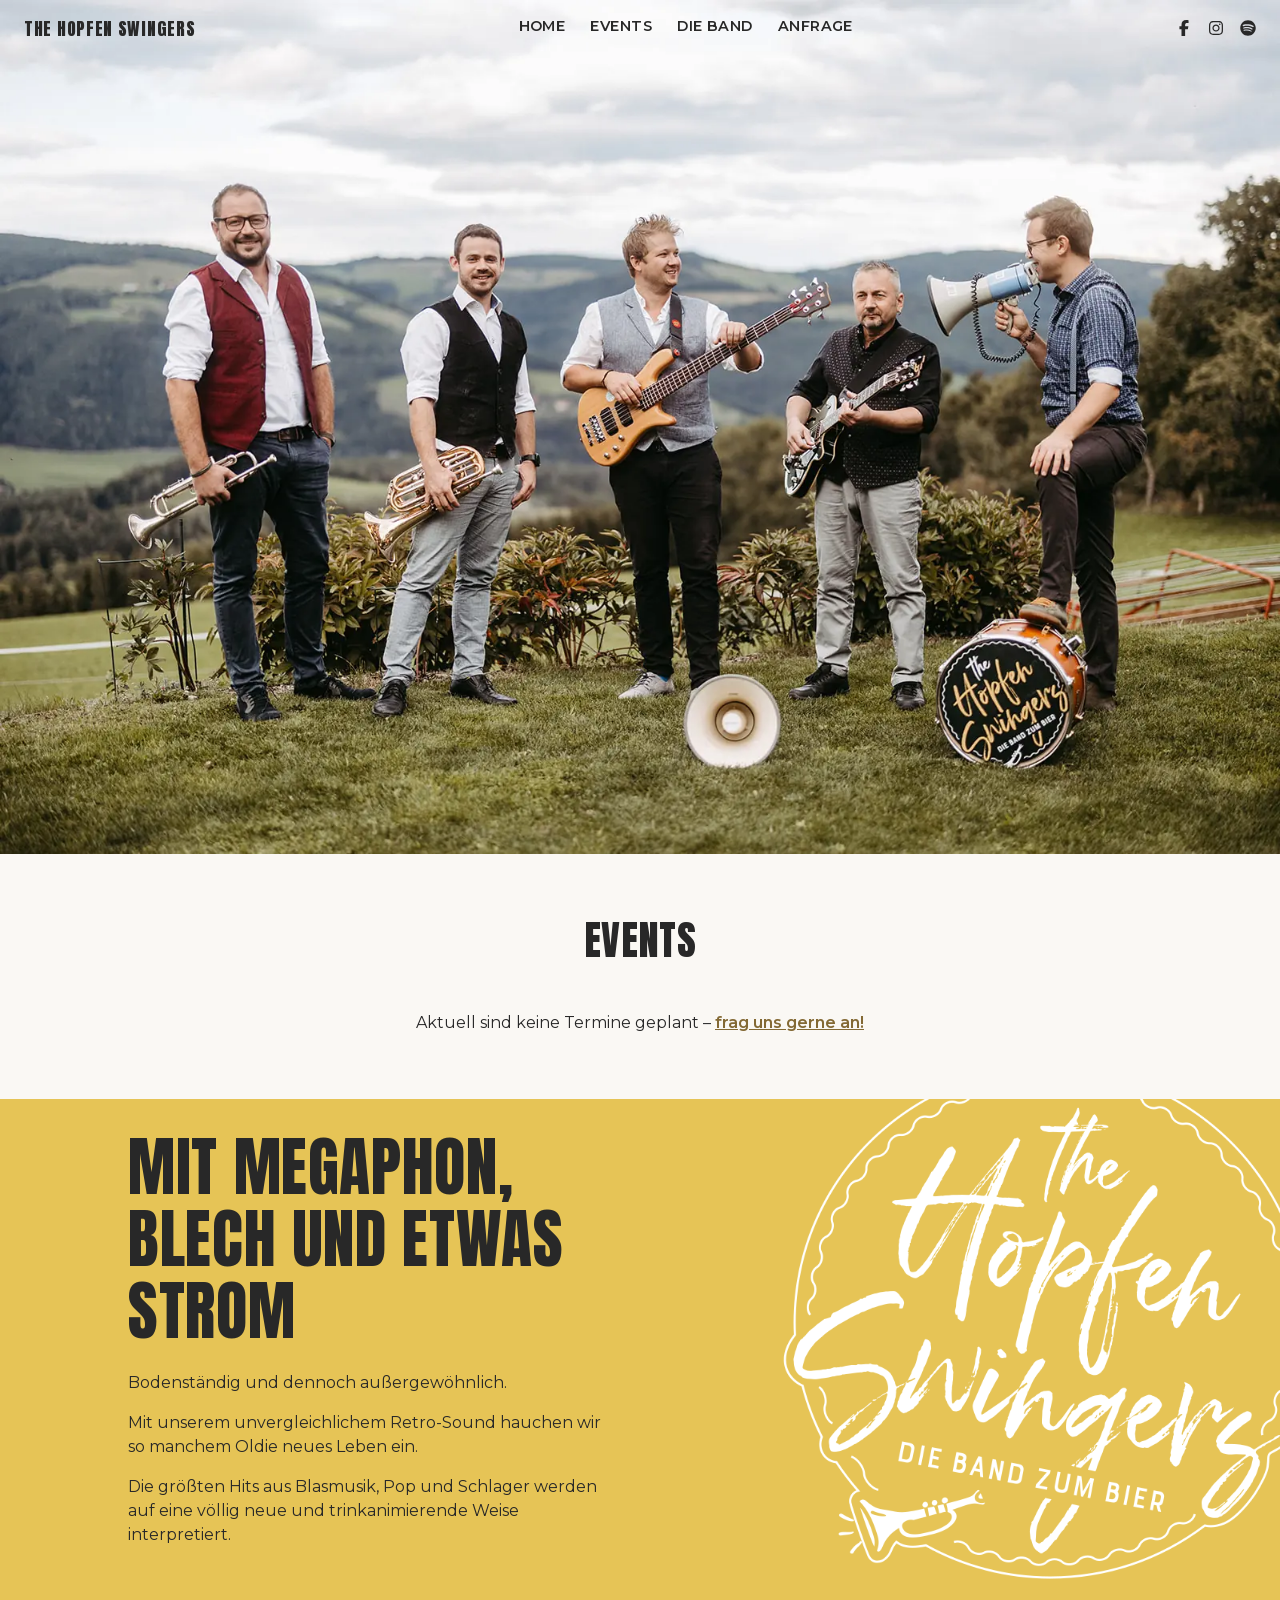
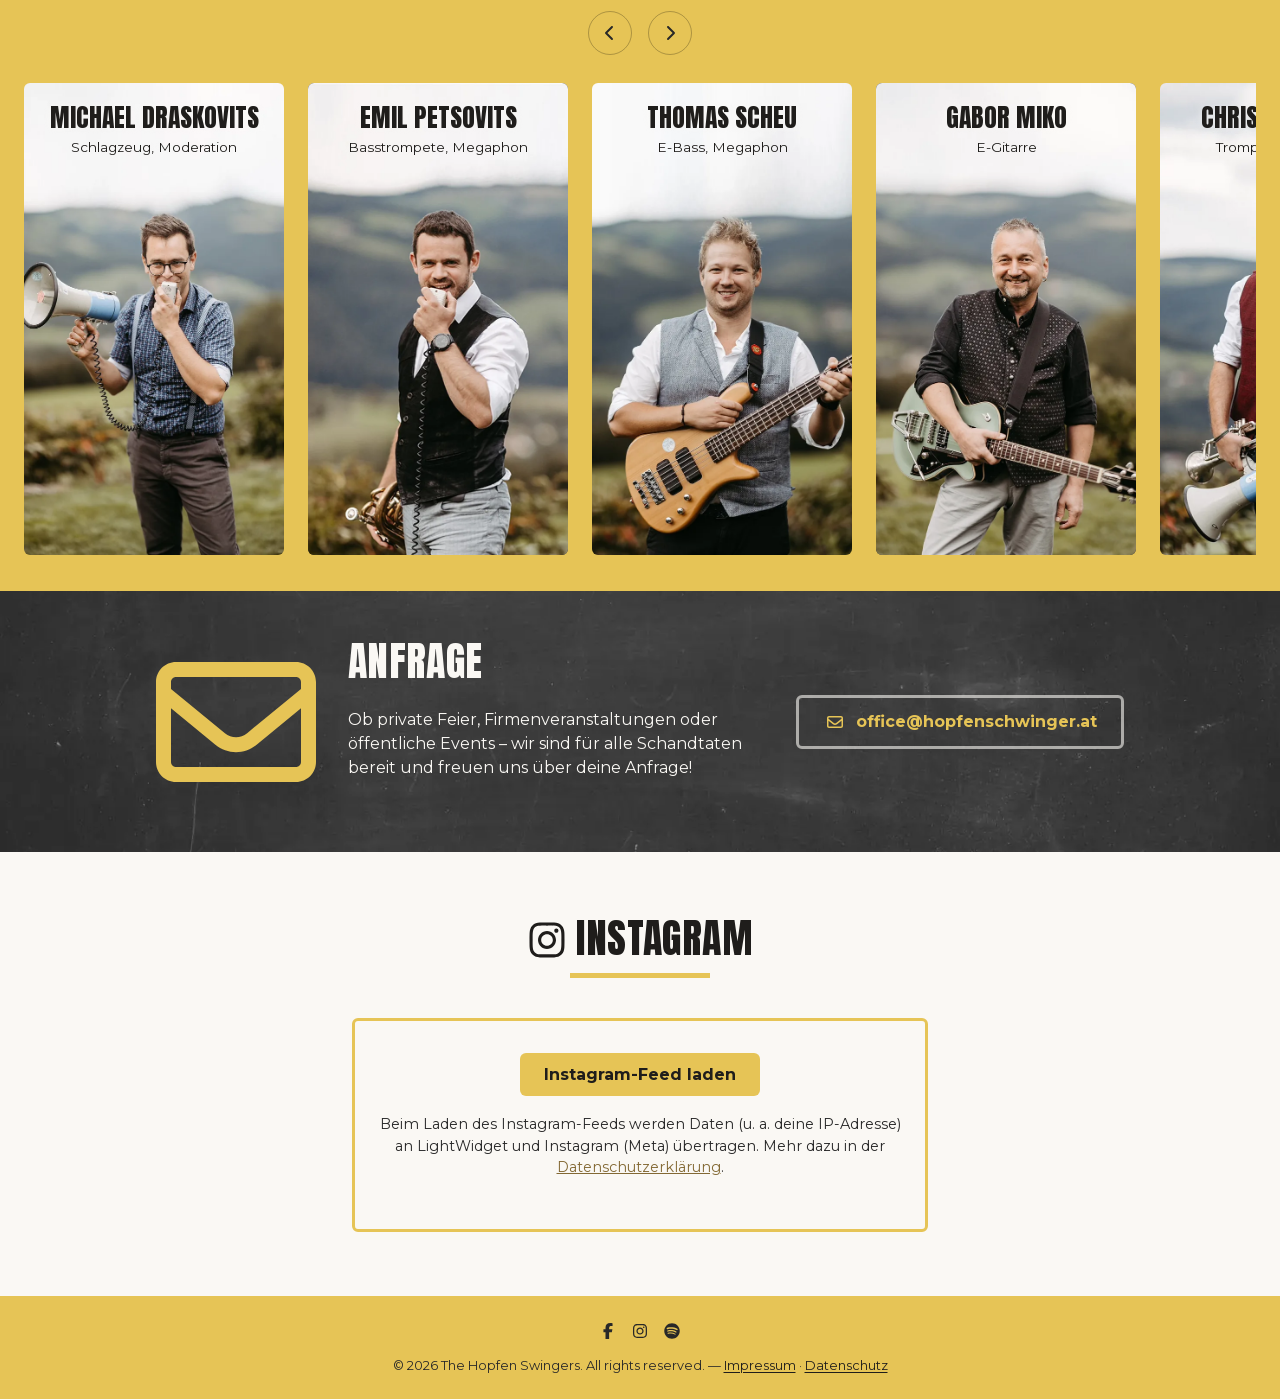
==== commit 2c9c62b6: "Update index.html" ====
--- a/index.html
+++ b/index.html
@@ -217,7 +217,7 @@
             </div>
             <div class="member-card-info">
               <div class="member-name">Michael Draskovits</div>
-              <div class="member-role">Schlagzeug</div>
+              <div class="member-role">Schlagzeug, Moderation</div>
             </div>
           </div>
 
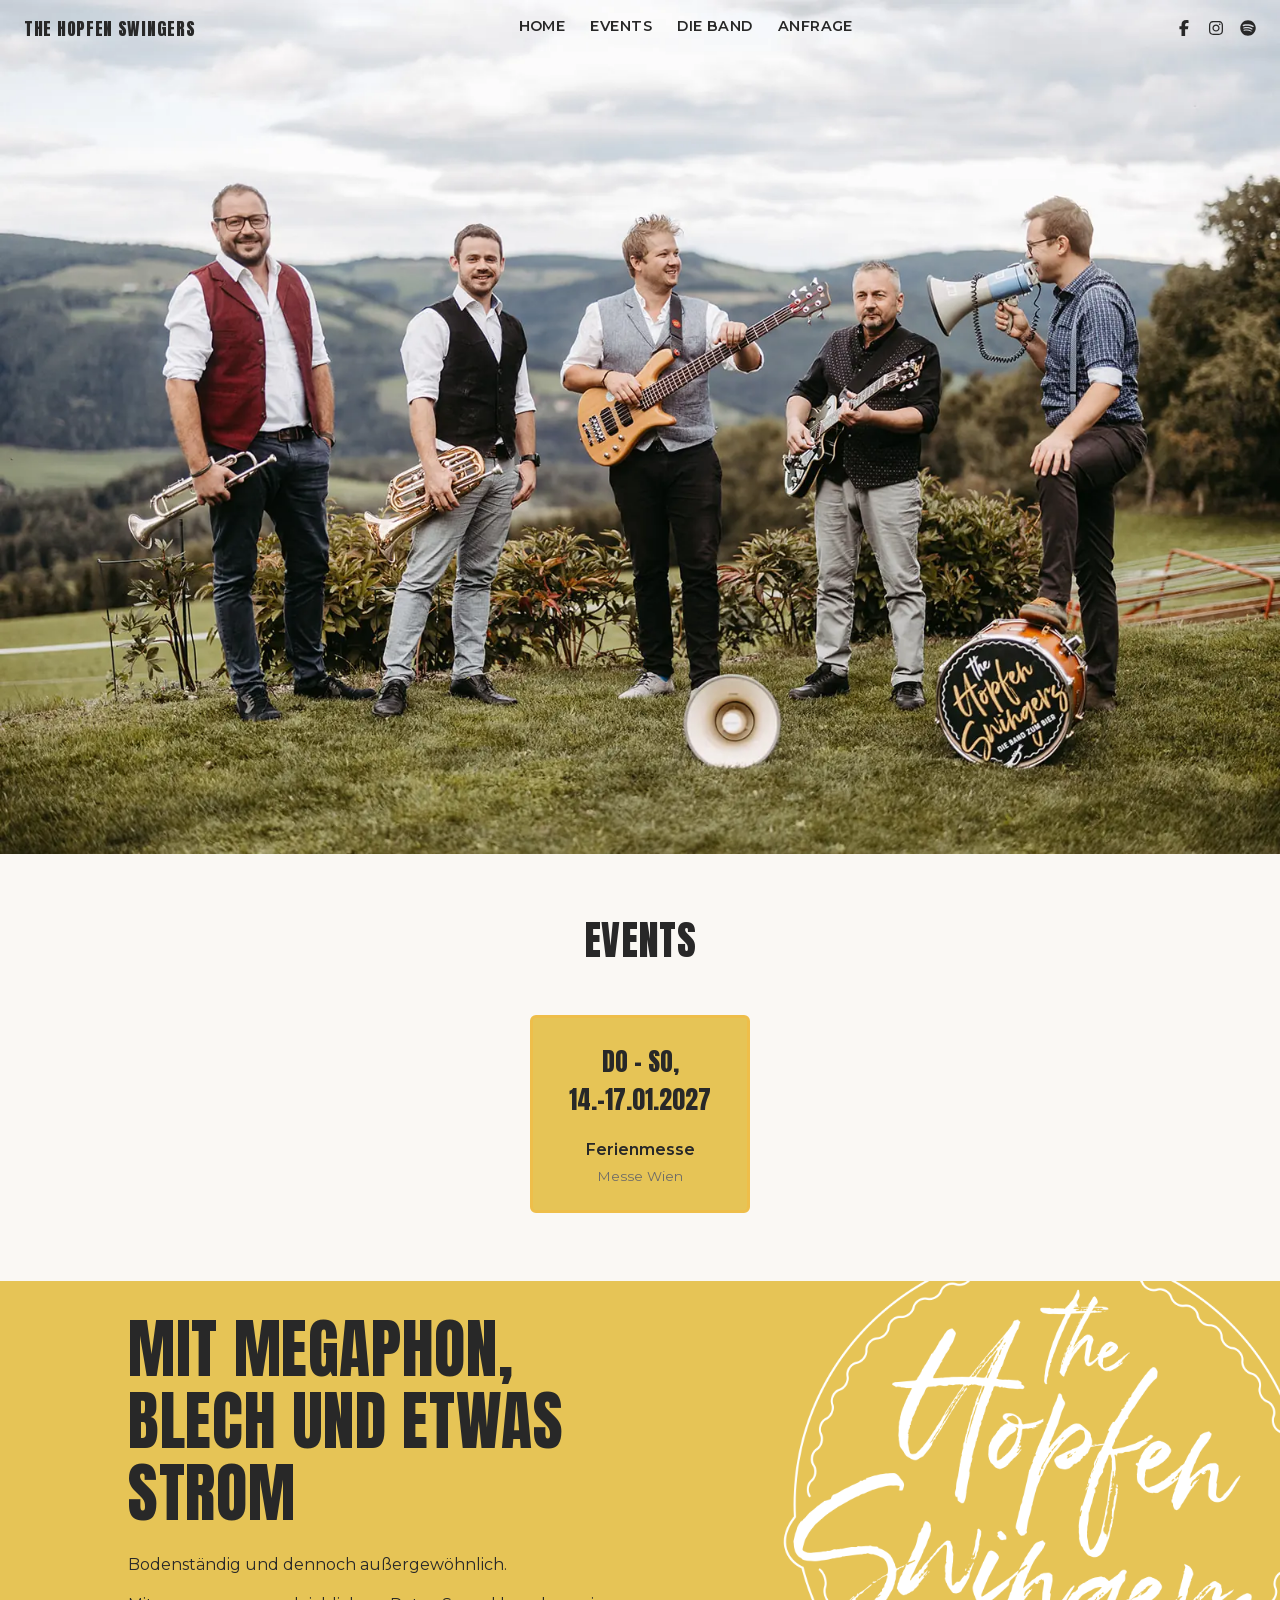
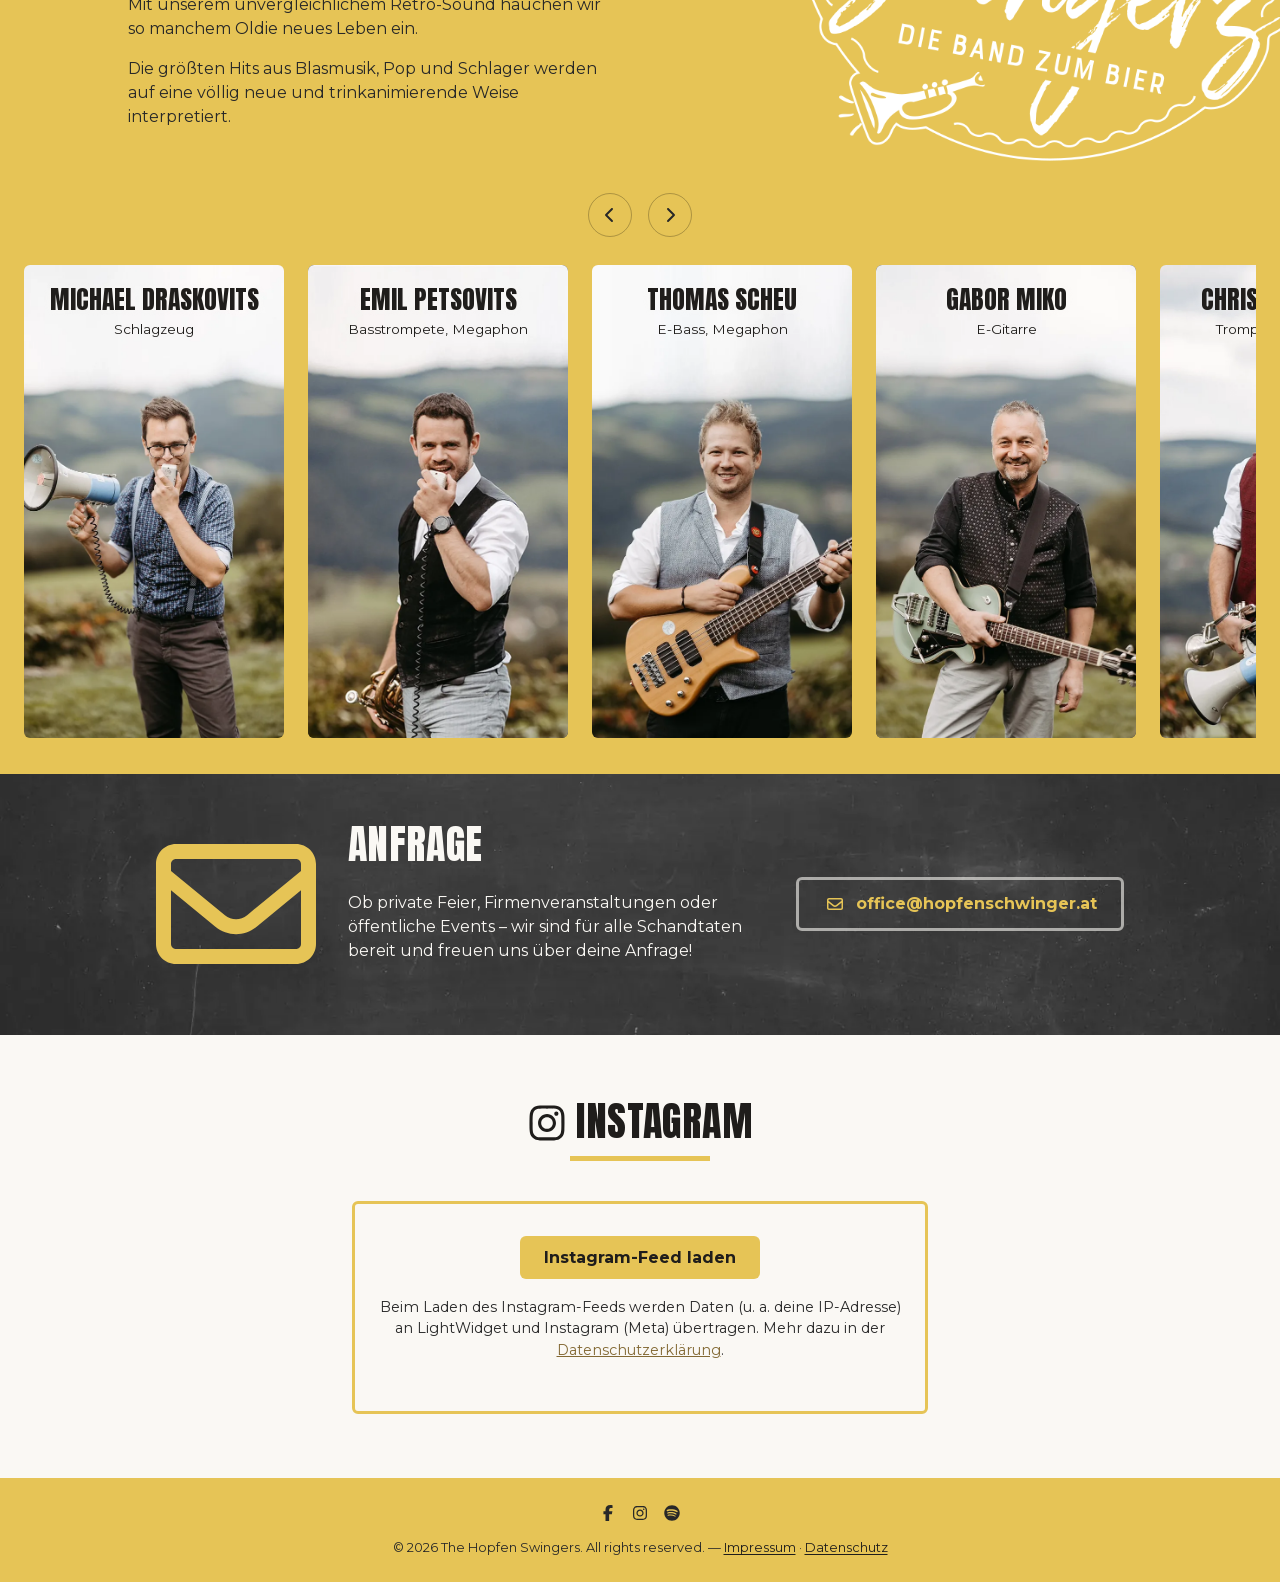
==== commit e516ffc9: "Termine update" ====
--- a/index.html
+++ b/index.html
@@ -148,21 +148,13 @@
              automatisch (nth-child(odd)). Neue Termine also einfach einsortieren. -->
         <div class="hopfen-carousel-track" data-carousel-track
              tabindex="0" role="region" aria-label="Events – mit den Pfeiltasten scrollbar">
-          <div class="event-card" data-date="2026-10-17">
-            <div class="event-date">Sa,<br>17.10.2026</div>
-            <div class="event-title">Herbstrot</div>
-            <div class="event-location">Weingut Lang, Neckenmarkt</div>
-          </div>
-          <div class="event-card" data-date="2026-10-25">
-            <div class="event-date">So,<br>25.10.2026</div>
-            <div class="event-title">Sautanz</div>
-            <div class="event-location">Weingut Pneisl, Deutschkreutz</div>
-          </div>
-           <div class="event-card" data-date="2026-10-26">
-            <div class="event-date">Mo,<br>26.10.2026</div>
-            <div class="event-title">Familienwandertag</div>
-            <div class="event-location">Illmitz</div>
-          </div>
+
+          <div class="event-card" data-date="2027-01-14" data-end="2027-01-17">
+            <div class="event-date">Do - So,<br>14.-17.01.2027</div>
+            <div class="event-title">Ferienmesse</div>
+            <div class="event-location">Messe Wien</div>
+          </div>
+
         </div>
         <p class="hopfen-events-empty">Aktuell sind keine Termine geplant – <a href="#kontakt">frag uns gerne an!</a></p>
       </div>
@@ -217,7 +209,7 @@
             </div>
             <div class="member-card-info">
               <div class="member-name">Michael Draskovits</div>
-              <div class="member-role">Schlagzeug, Moderation</div>
+              <div class="member-role">Schlagzeug</div>
             </div>
           </div>
 
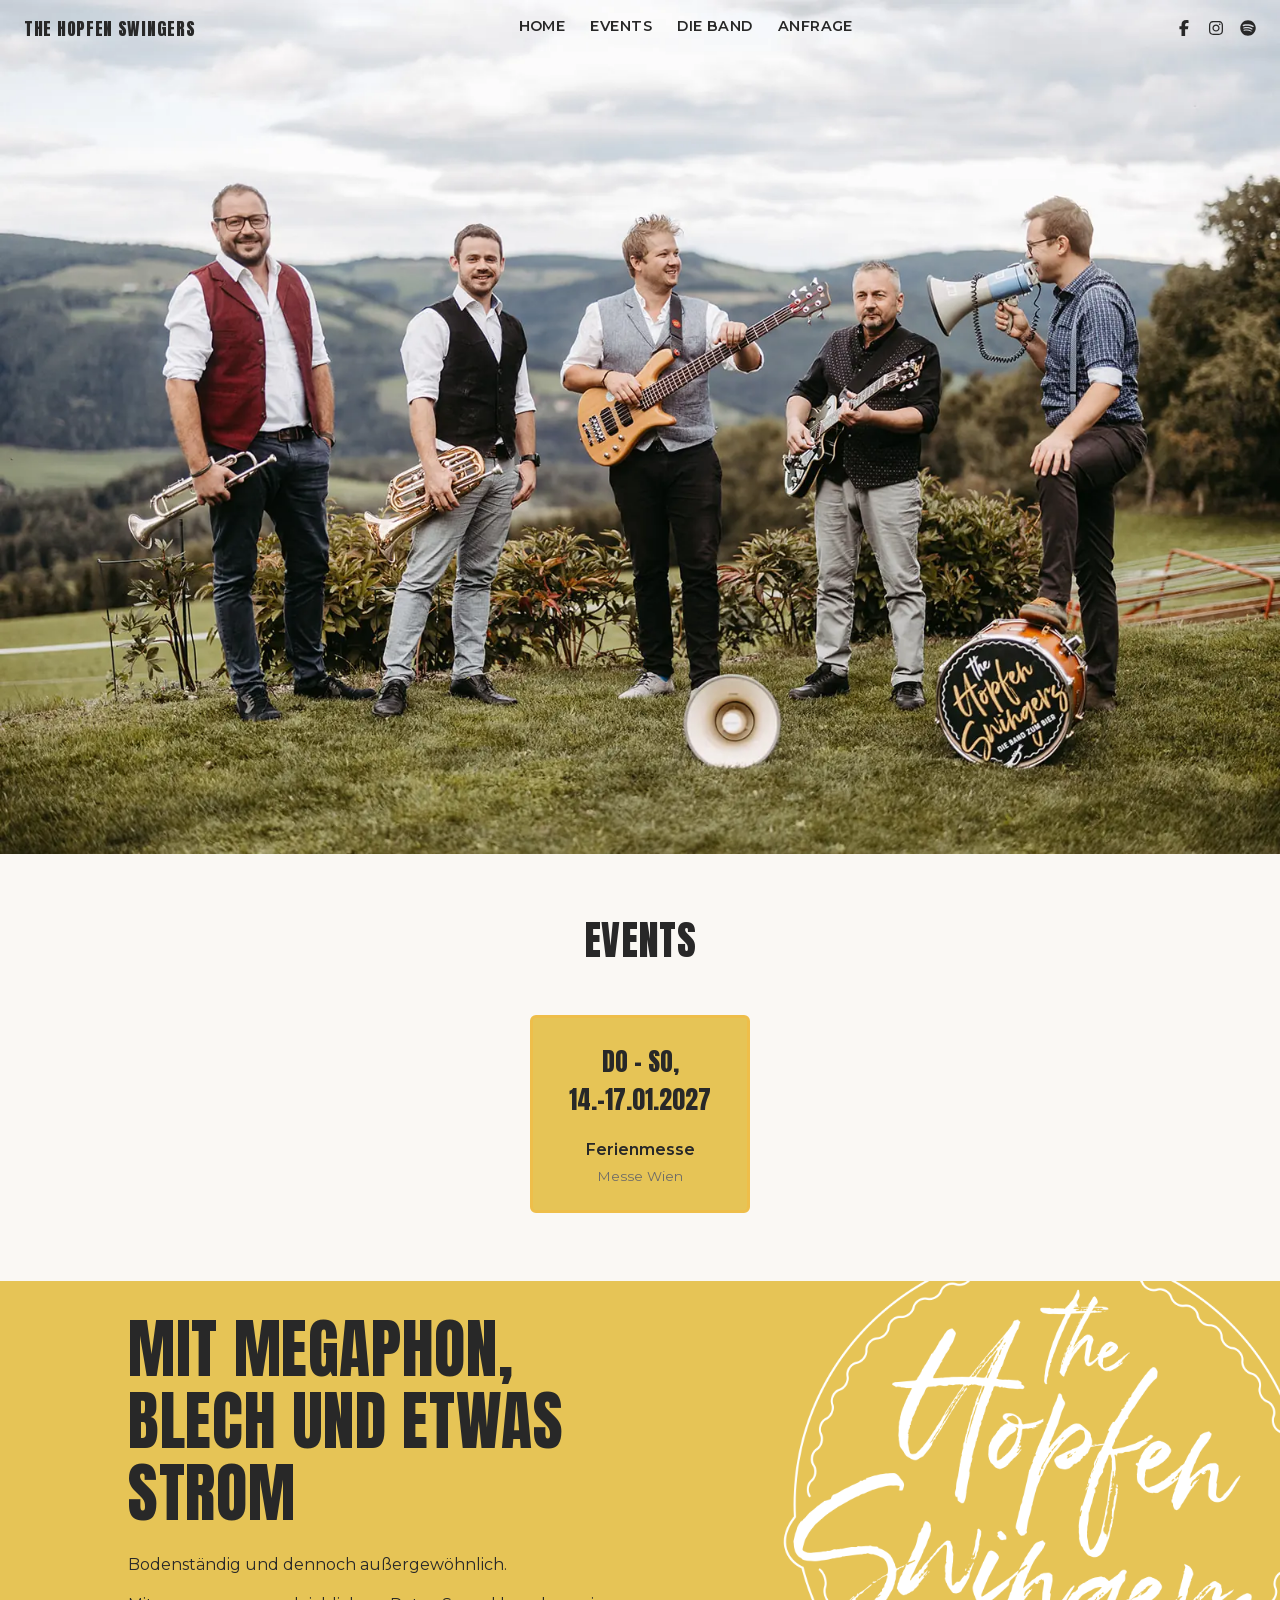
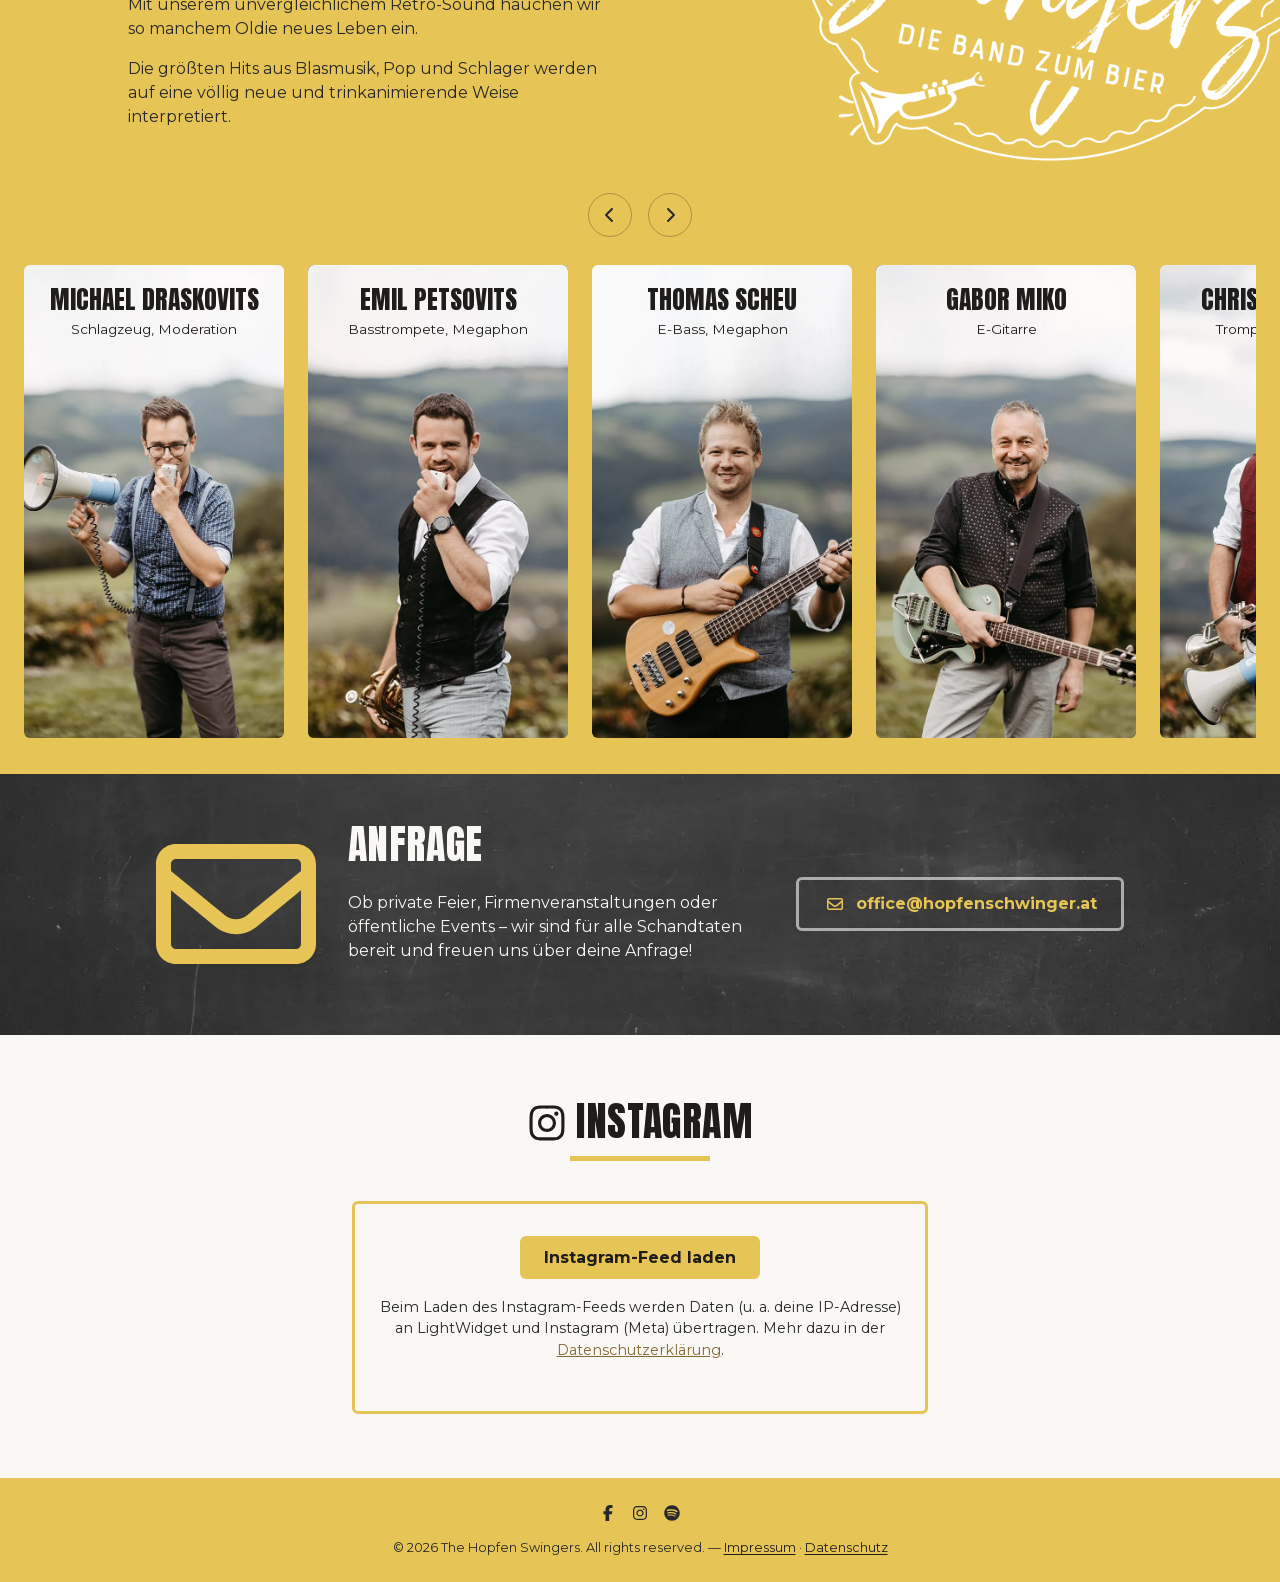
==== commit 37d60190: "Merge branch 'main' of https://github.com/hopfenswingers/hopfenswingers.github.io" ====
--- a/index.html
+++ b/index.html
@@ -209,7 +209,7 @@
             </div>
             <div class="member-card-info">
               <div class="member-name">Michael Draskovits</div>
-              <div class="member-role">Schlagzeug</div>
+              <div class="member-role">Schlagzeug, Moderation</div>
             </div>
           </div>
 
